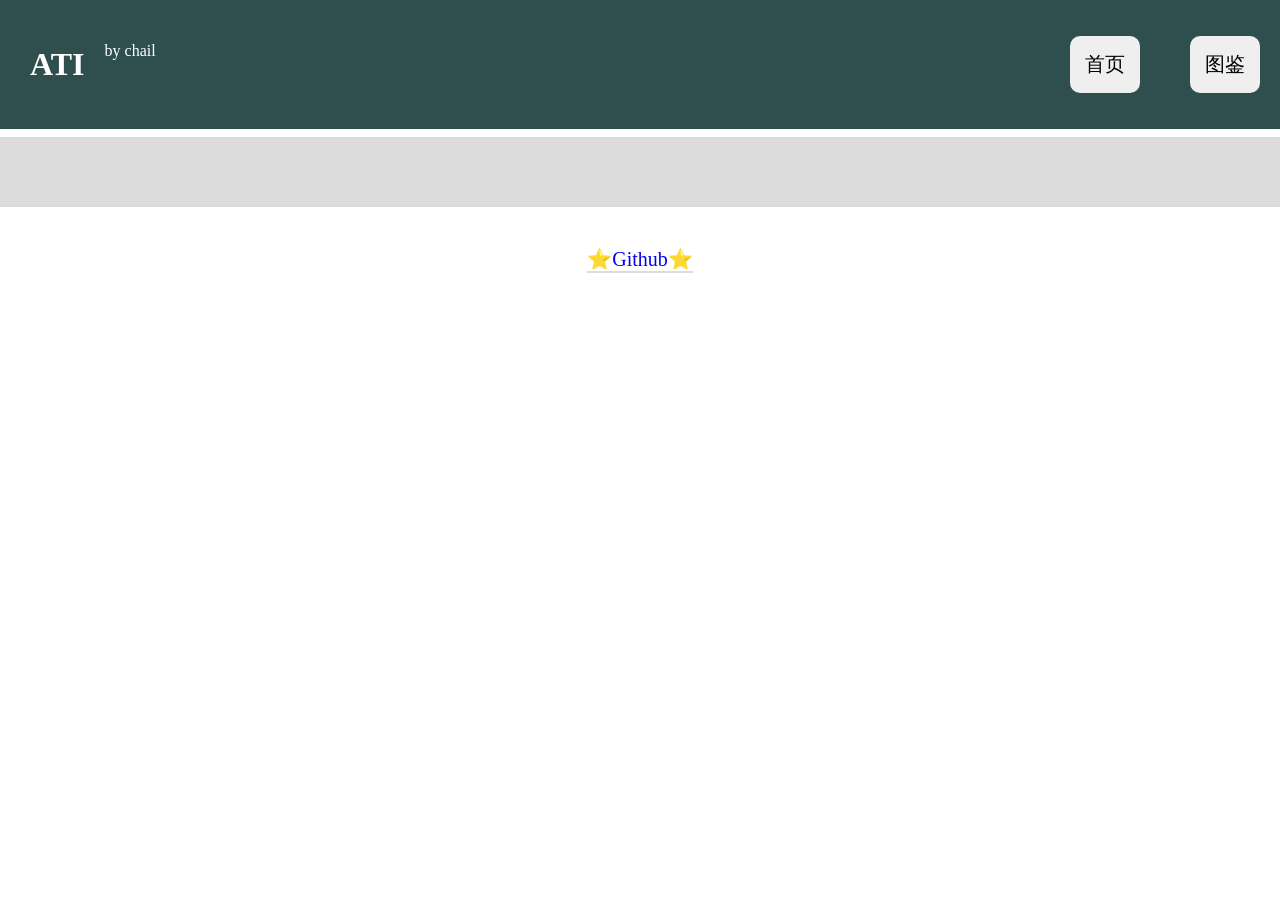
==== catalog.html @ 51882735 "增加结果页图片，新增图鉴页面" ====
<!DOCTYPE html>
<html lang="zh-CN">
<head>
    <meta charset="UTF-8">
    <meta name="viewport" content="width=device-width,initial-scale=1,user-scalable=no">
    <title>ATI-图鉴</title>
    <link rel="stylesheet" id="glo_theme" href="style.css">
</head>
<header>
    <div class="info">
        <h1>ATI</h1>
        <p>by chail</p>
    </div>
    <ul>
        <li><button id="home">首页</button></li>
        <li><button id="catalog">图鉴</button></li>
    </ul>
</header>
<button id="theme" class="theme">切换</button>
<body>
    <div id class="container">
        <div id="result-container" class="result-container">

        </div>
    </div>
    <footer>
        <a href="https://github.com/chail233/Arcana-Type-Indicator">⭐Github⭐</a>
    </footer>
</body>
</html>
---- style.css ----
html,body{
    margin: 0;
}
header{
    z-index: 100;
    opacity: 1;
    margin: 0;
    display: flex;
    position: fixed;
    top: 0;
    right: 0;
    left: 0;
    background-color: darkslategray;
    color: white;
    padding: 10px;
    width: 100%;
    justify-content: space-between;
    align-items: center;
    border-bottom: white solid 1px;
}
@media (max-width: 768px) {
    header{
        padding: 0;
        height: 8%;
    }
}
header button{
    font: normal 20px Verdana;
    width: auto;
    margin: 10px;
    padding: 15px;
    border-radius: 10px;
    border: none;
    box-shadow: 0 0;
    transition: 0.5s;
}
@media (max-width: 768px) {
    header button{
        padding: 10px;
        height: 60%;
        font-size: 15px;
    }
}
header ul{
    display: flex;
    list-style-type: none;
    margin-right: 20px;
}
header ul li{
    font: bold 20px/1.5 "Times New Roman";
    margin-left: 30px;
}
header h1{
    margin: 20px 20px;
}
@media (max-width: 768px) {
    header ul li{
        font: bold 15px/1.5 "Times New Roman";
        margin-left: 20px;
    }
    header h1{
        font-size: 20px;
        margin: 10px 10px;
    }
    header p{
        font-size: 10px;
    }
}
.info{
    display: flex;
}
.container{
    margin:30px 0;
    padding: 10px;
    background-color: gainsboro;
}
@media (max-width: 768px) {
    .container{
        margin: 60px 0 0 0;
    }
}
.title-container{
    margin-top: 100px;
    text-align: center;
}
.title-container h1{
    font-size: 40px;
}
.title-container p{
    font-size: 20px;
}
button{
    font: bold 20px Verdana;
    width: 50%;
    margin: 10px;
    padding: 30px;
    border-radius: 15px;
    border: none;
    box-shadow: 0 5px 1px rgba(0,0,0,0.2);
    transition: 0.5s;
}
button:hover{
    background-color: darkslategray;
    color: white;
}
.questions-container{
    margin: 0 10%;
    background-color: white;
    border-radius: 10px;
}
@media (max-width: 768px) {
    .questions-container{
        margin: 0 2%;
    }
}
.question{
    padding: 10px;
    border-radius: 15px;
    font: bold 18px/1.5 "Helvetica Neue", Helvetica, Arial, sans-serif;
}

.fadein{
    animation: fadeIn 2s forwards;
}
@keyframes fadeIn {
    0%{
        opacity: 0;
        transform: translateY(-10px);
    }
    100%{
        opacity: 1;
        transform: translateY(0);
    }
}
.result-container{

}
.desc{
    font: normal 15px Verdana;
    display: flex;
    padding: 5px;
    justify-content: space-around;
    align-items: center;
}
.options{
    display: flex;
    border-bottom: 1px gray solid;
    padding: 5px;
    justify-content: space-around;
    align-items: center;
}
.option{
    margin: 20px 5px;
    padding: 0;
    border-radius: 50%;
    box-shadow: none;
    border: 2px solid gray;
}
@media (max-width: 768px) {
    .option{
        margin: 35px 0;
    }
}
.option:hover{
    scale: 1.3;
}
.selected{
    background-color: darkslategray;
    scale: 1.2;
    transition: 0.5s;
}
.result-container{
    margin-top: 50px;
}
.result_desc{

}
.result_1{
    padding: 30px;
    background-color: darkslategray;
    border-radius: 10px;
    color: gainsboro;
}
.result_1 h2{
    text-align: center;
    font-size: 30px;
}
.result_1 span{
    display: block;
    font-style: italic;
    font-size: 50px;
    text-align: center;
    text-decoration: underline;
}
.results{
    border-radius: 10px;
    padding: 30px;
    background-color: white;
    border: 1px dotted gainsboro;
}
.results h2{
    font-size: 30px;
}
.results span{
    display: block;
    font-size: 30px;
    text-align: center;
}
.again{
    display: block;
    margin: 10px auto;
}
footer{
    display: flex;
    margin: 20px;
    text-align: center;
    justify-content: space-around;
    color: gray;
}
a{
    margin: 10px;
    text-decoration: none;
    font-size: 20px;
    border-bottom: 2px solid gainsboro;
}
.submit{
    display: block;
    margin: 20px auto;
}
.hidden{
    display: none;
}
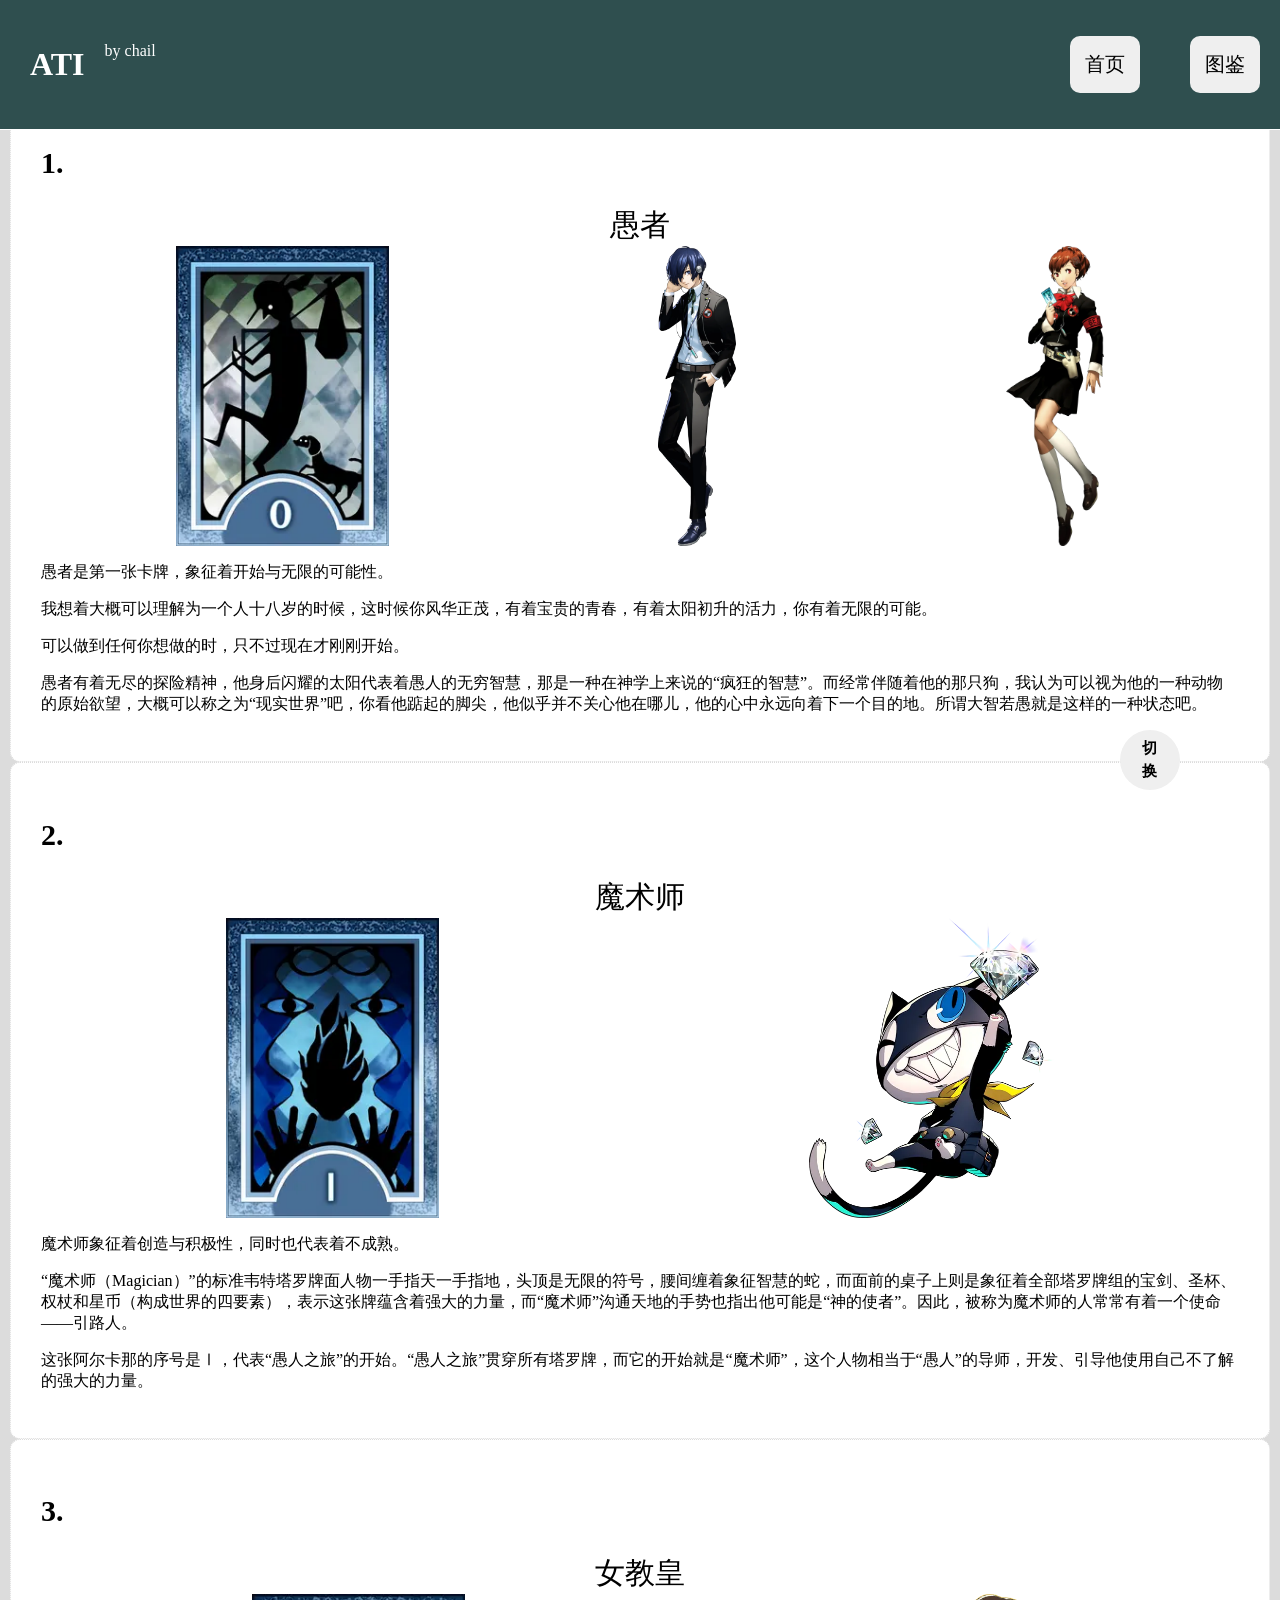
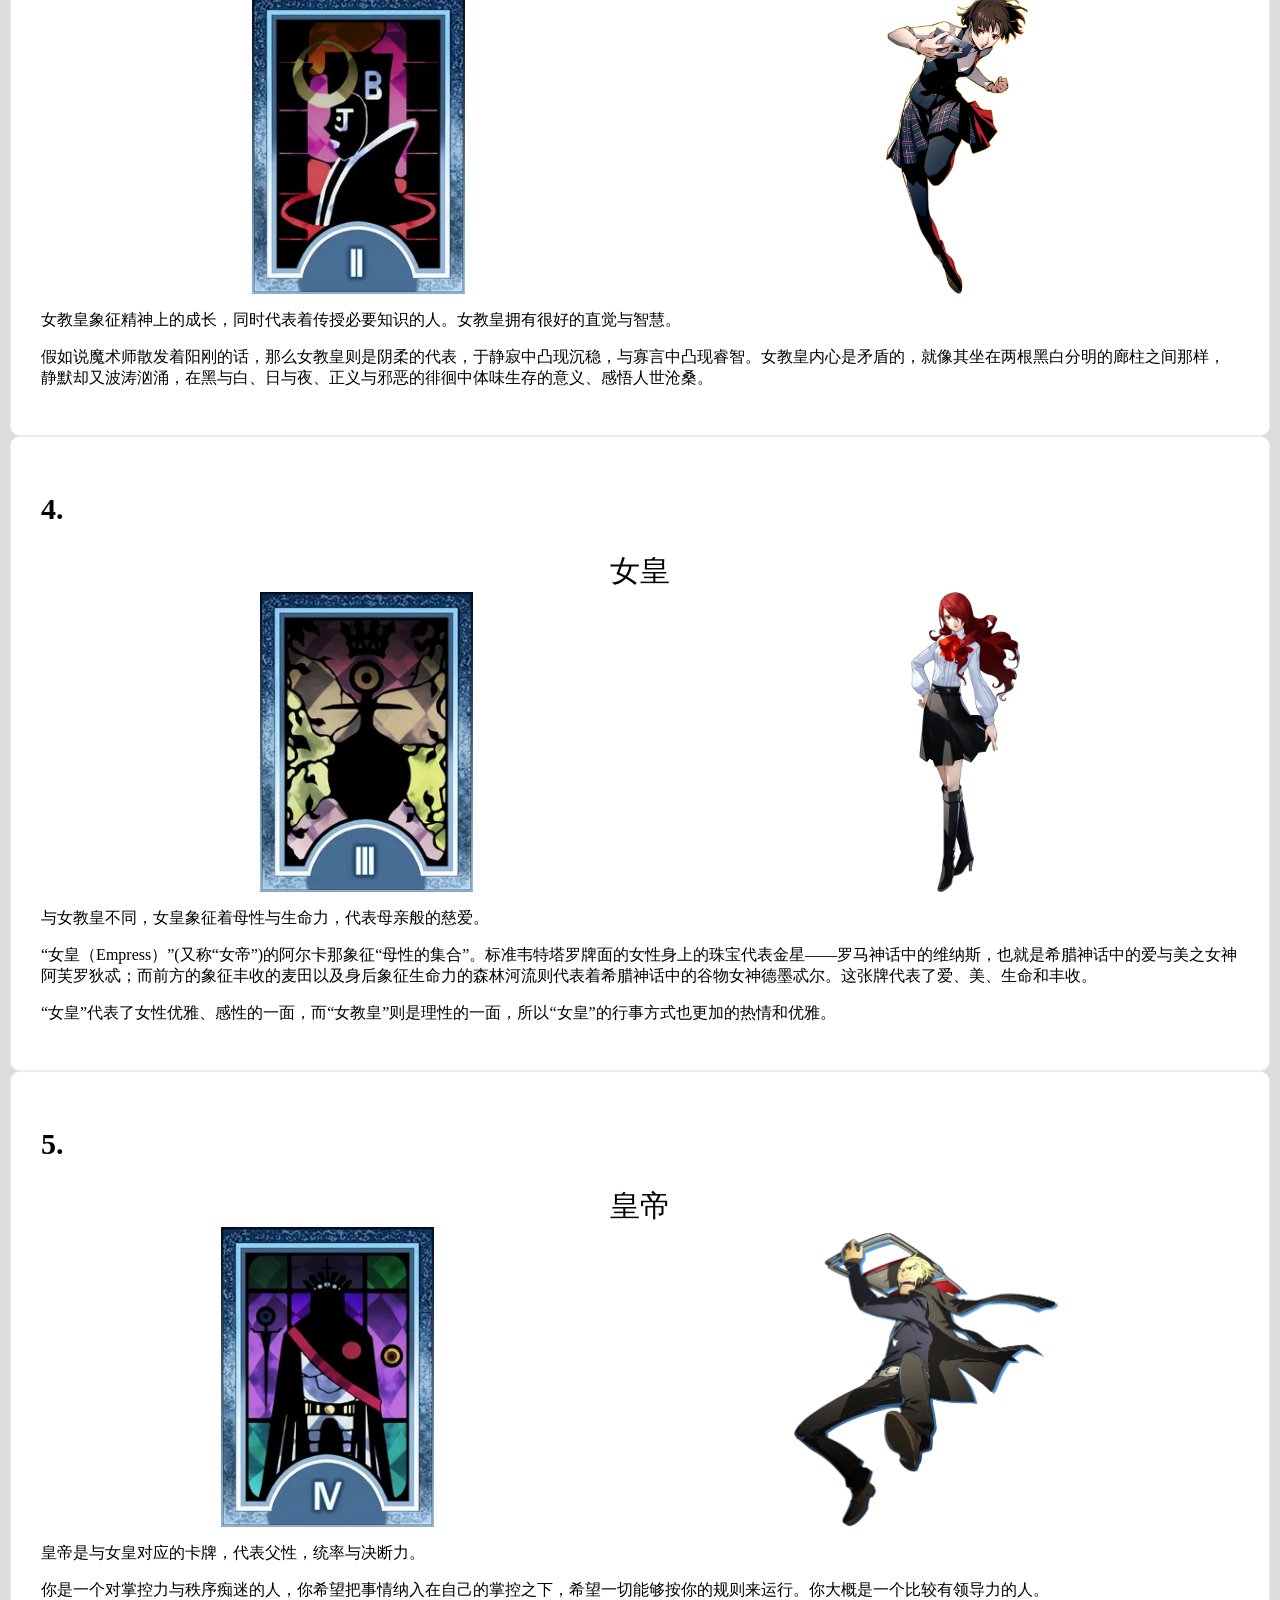
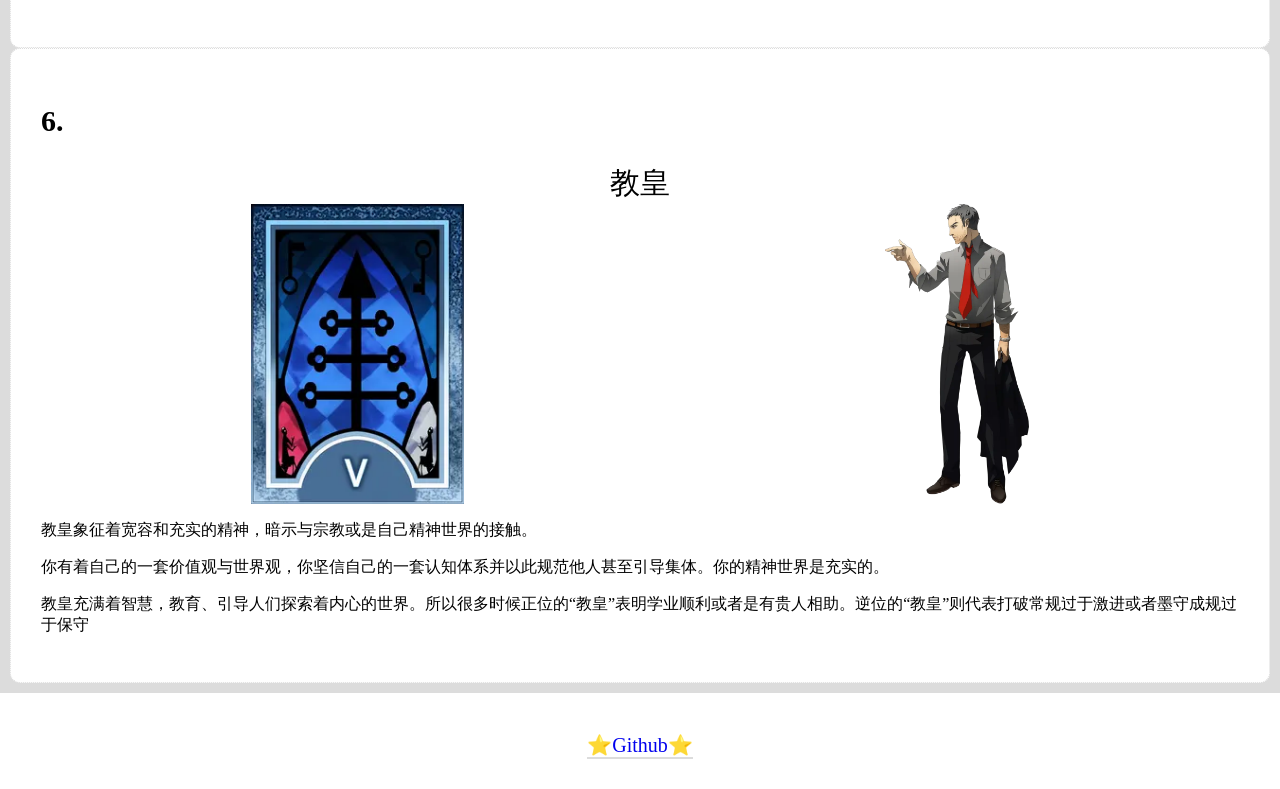
==== commit f6d26771: "优化样式，完成一部分结果描述" ====
--- a/catalog.html
+++ b/catalog.html
@@ -26,5 +26,6 @@
     <footer>
         <a href="https://github.com/chail233/Arcana-Type-Indicator">⭐Github⭐</a>
     </footer>
+    <script src="catalog_script.js"></script>
 </body>
 </html>
--- a/style.css
+++ b/style.css
@@ -21,7 +21,7 @@
 @media (max-width: 768px) {
     header{
         padding: 0;
-        height: 8%;
+        height: 10%;
     }
 }
 header button{
@@ -66,6 +66,20 @@
         font-size: 10px;
     }
 }
+.theme{
+    display: flex;
+    justify-content: center;
+    align-items: center;
+    position: fixed;
+    z-index: 99;
+    top: 80%;
+    right: 7%;
+    width: 10px;
+    height: 10px;
+    font: bold 15px/1.5 "Times New Roman";
+    box-shadow: 0 0 0;
+    border-radius: 50%;
+}
 .info{
     display: flex;
 }
@@ -88,6 +102,19 @@
 }
 .title-container p{
     font-size: 20px;
+}
+.brief{
+    display: block;
+    text-align: left;
+    margin: 5px 15%;
+}
+@media (max-width: 768px) {
+    .brief{
+        margin: 5px 5%;
+    }
+}
+.brief p{
+    font-size: 18px;
 }
 button{
     font: bold 20px Verdana;
@@ -172,8 +199,14 @@
 .result-container{
     margin-top: 50px;
 }
-.result_desc{
-
+.res_img{
+    display: flex;
+    justify-content: space-around;
+    align-items: center;
+}
+.character{
+    height: 300px;
+    width: auto;
 }
 .result_1{
     padding: 30px;
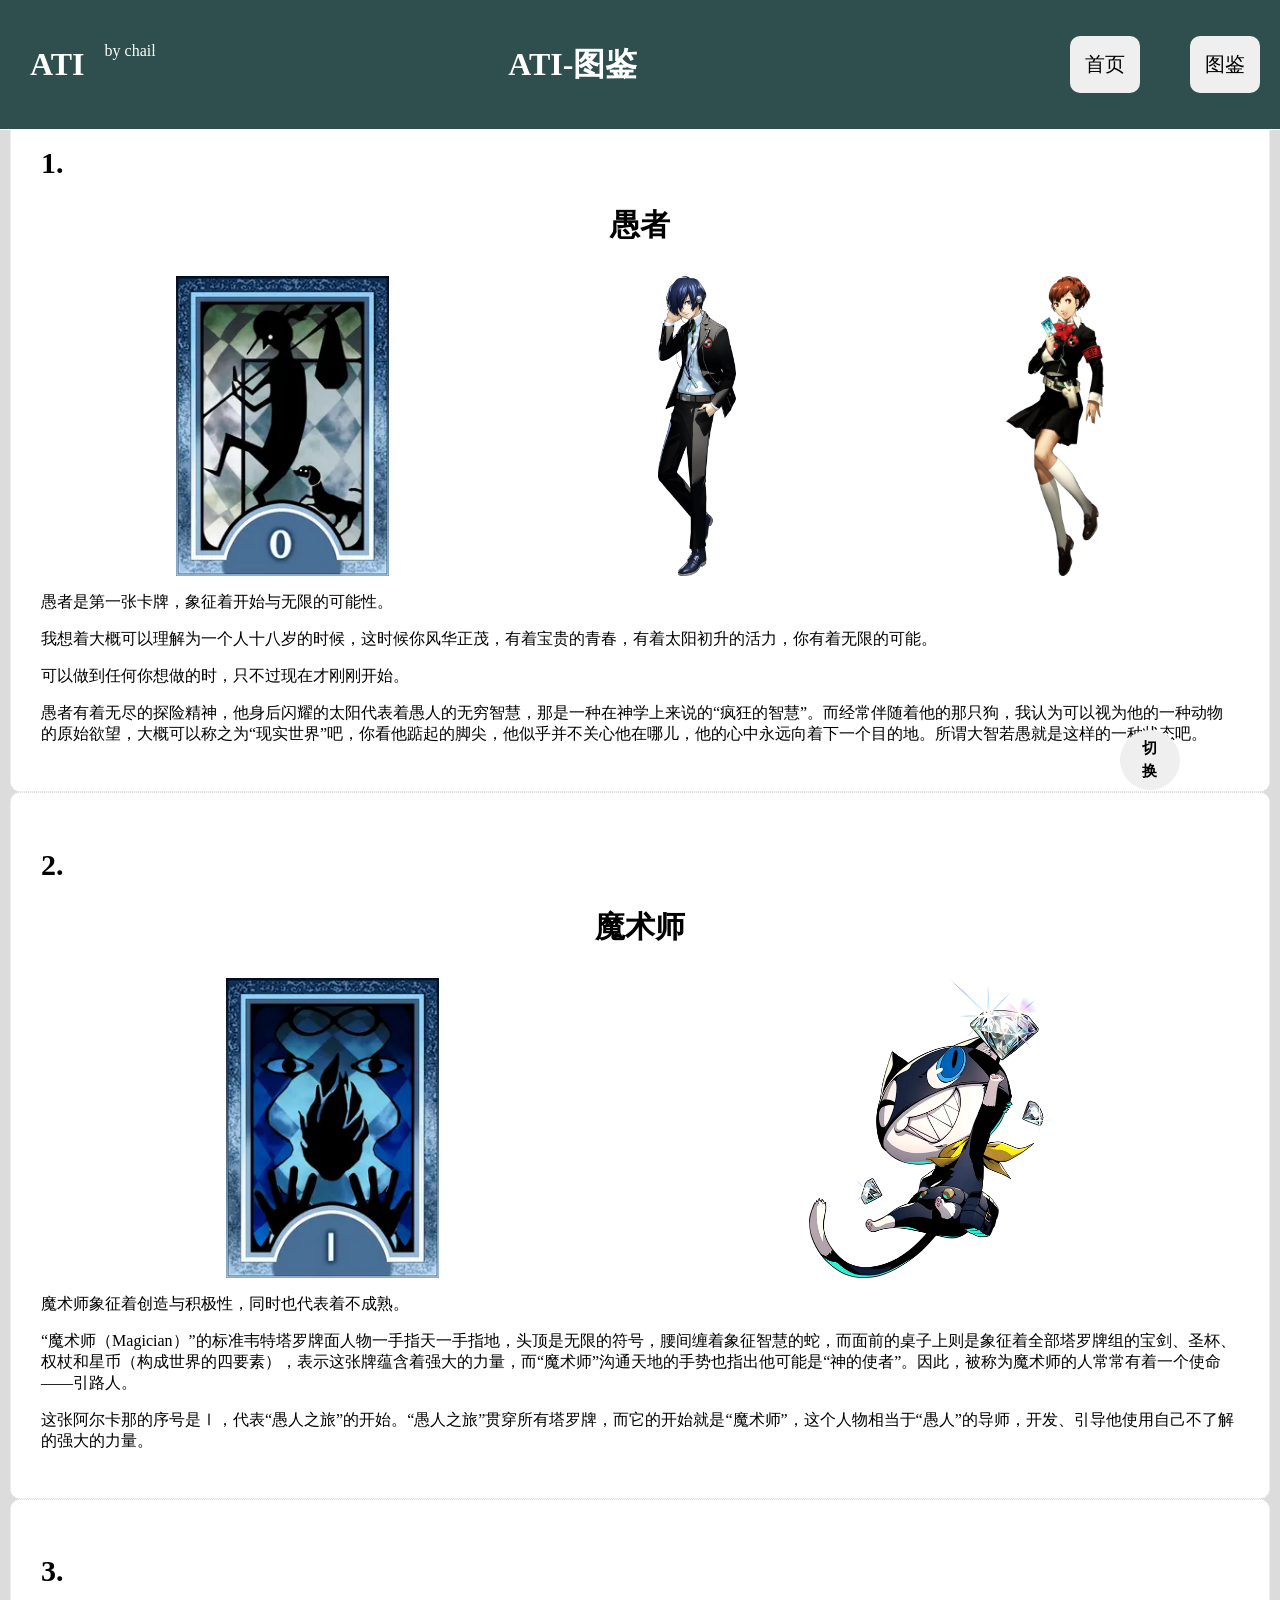
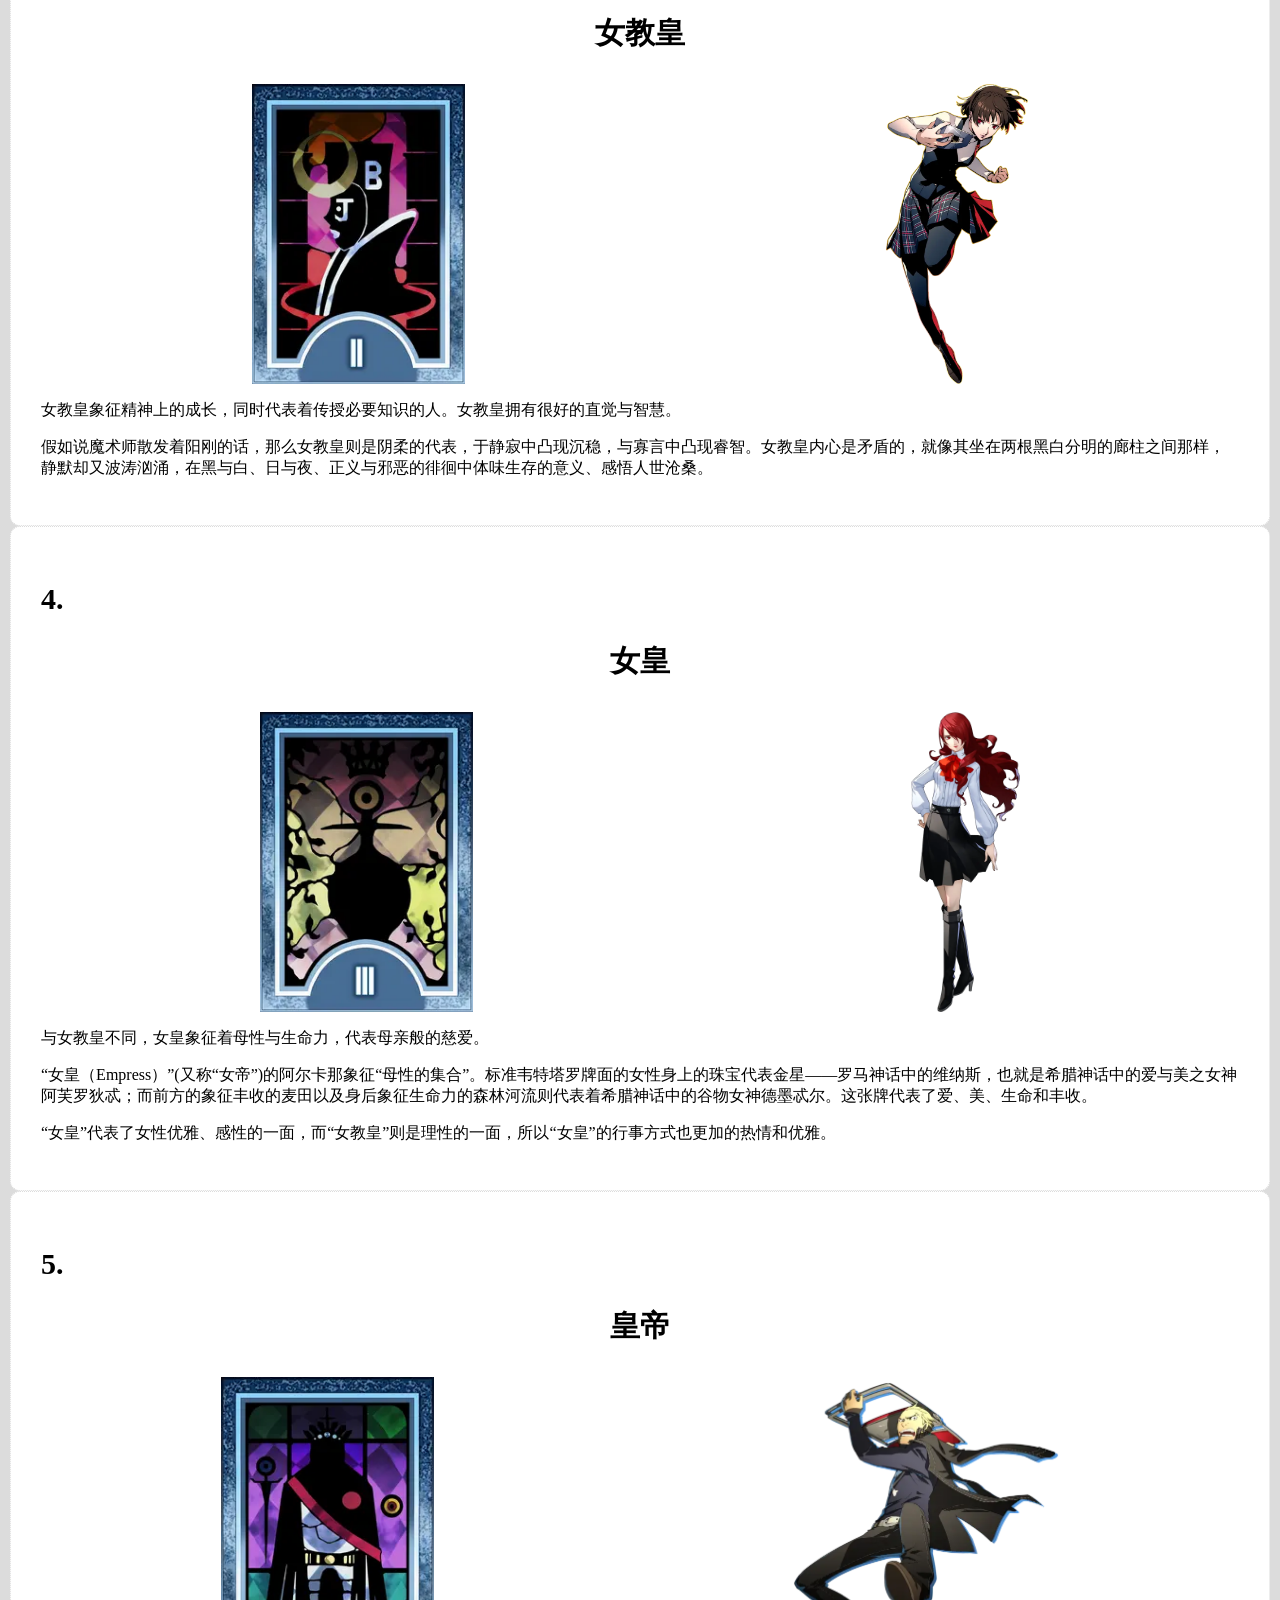
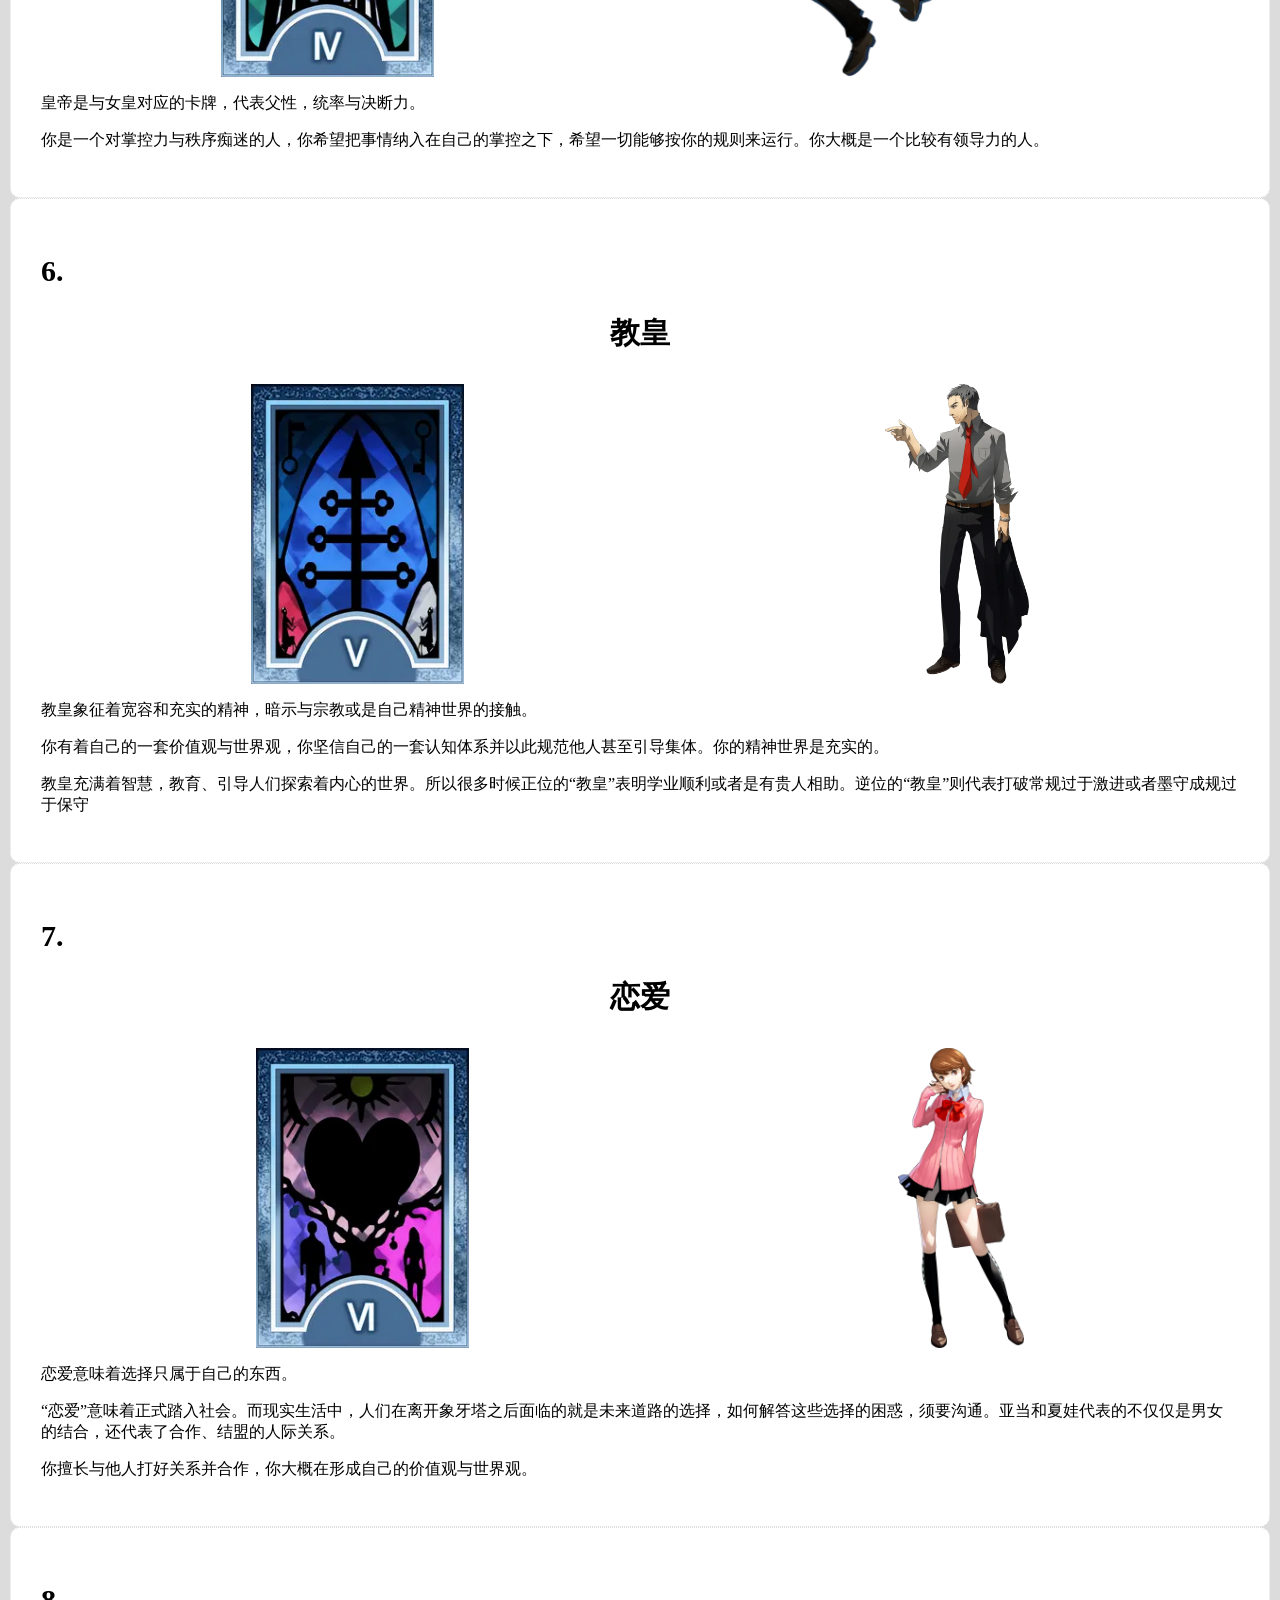
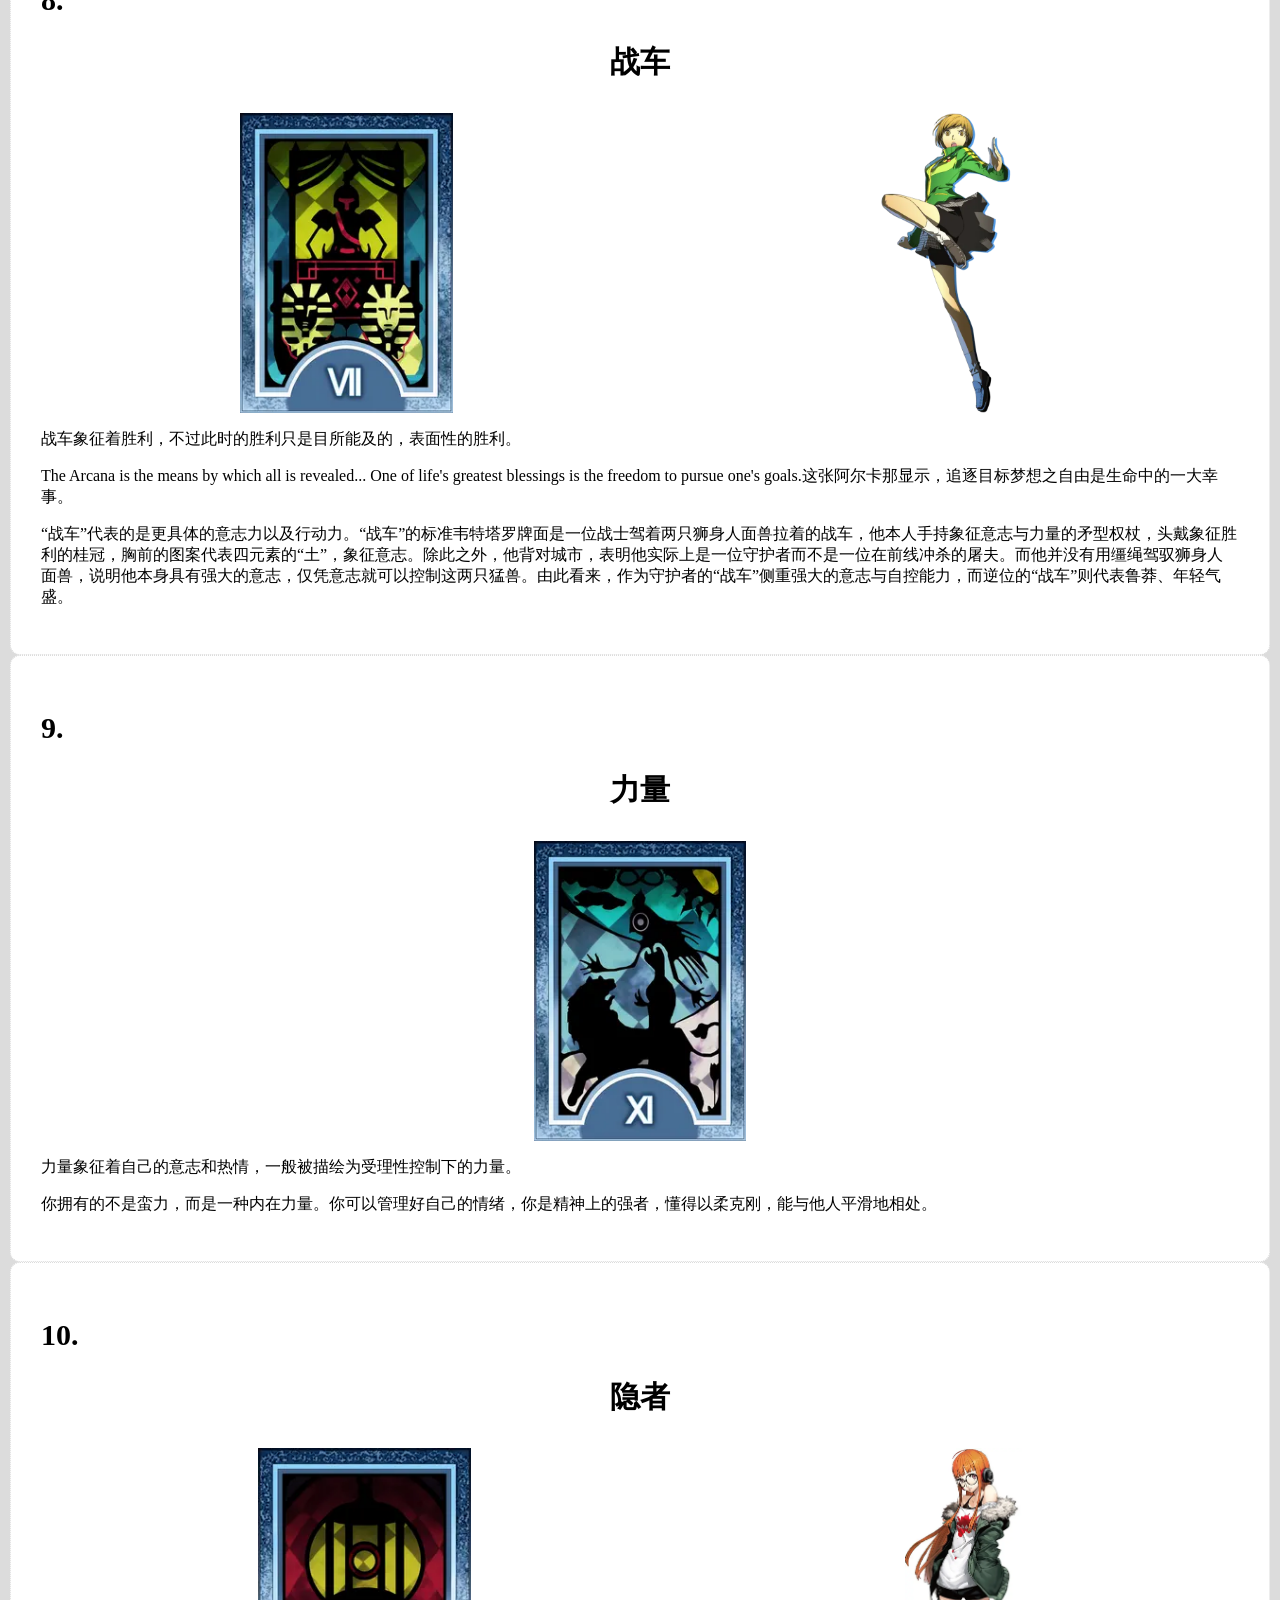
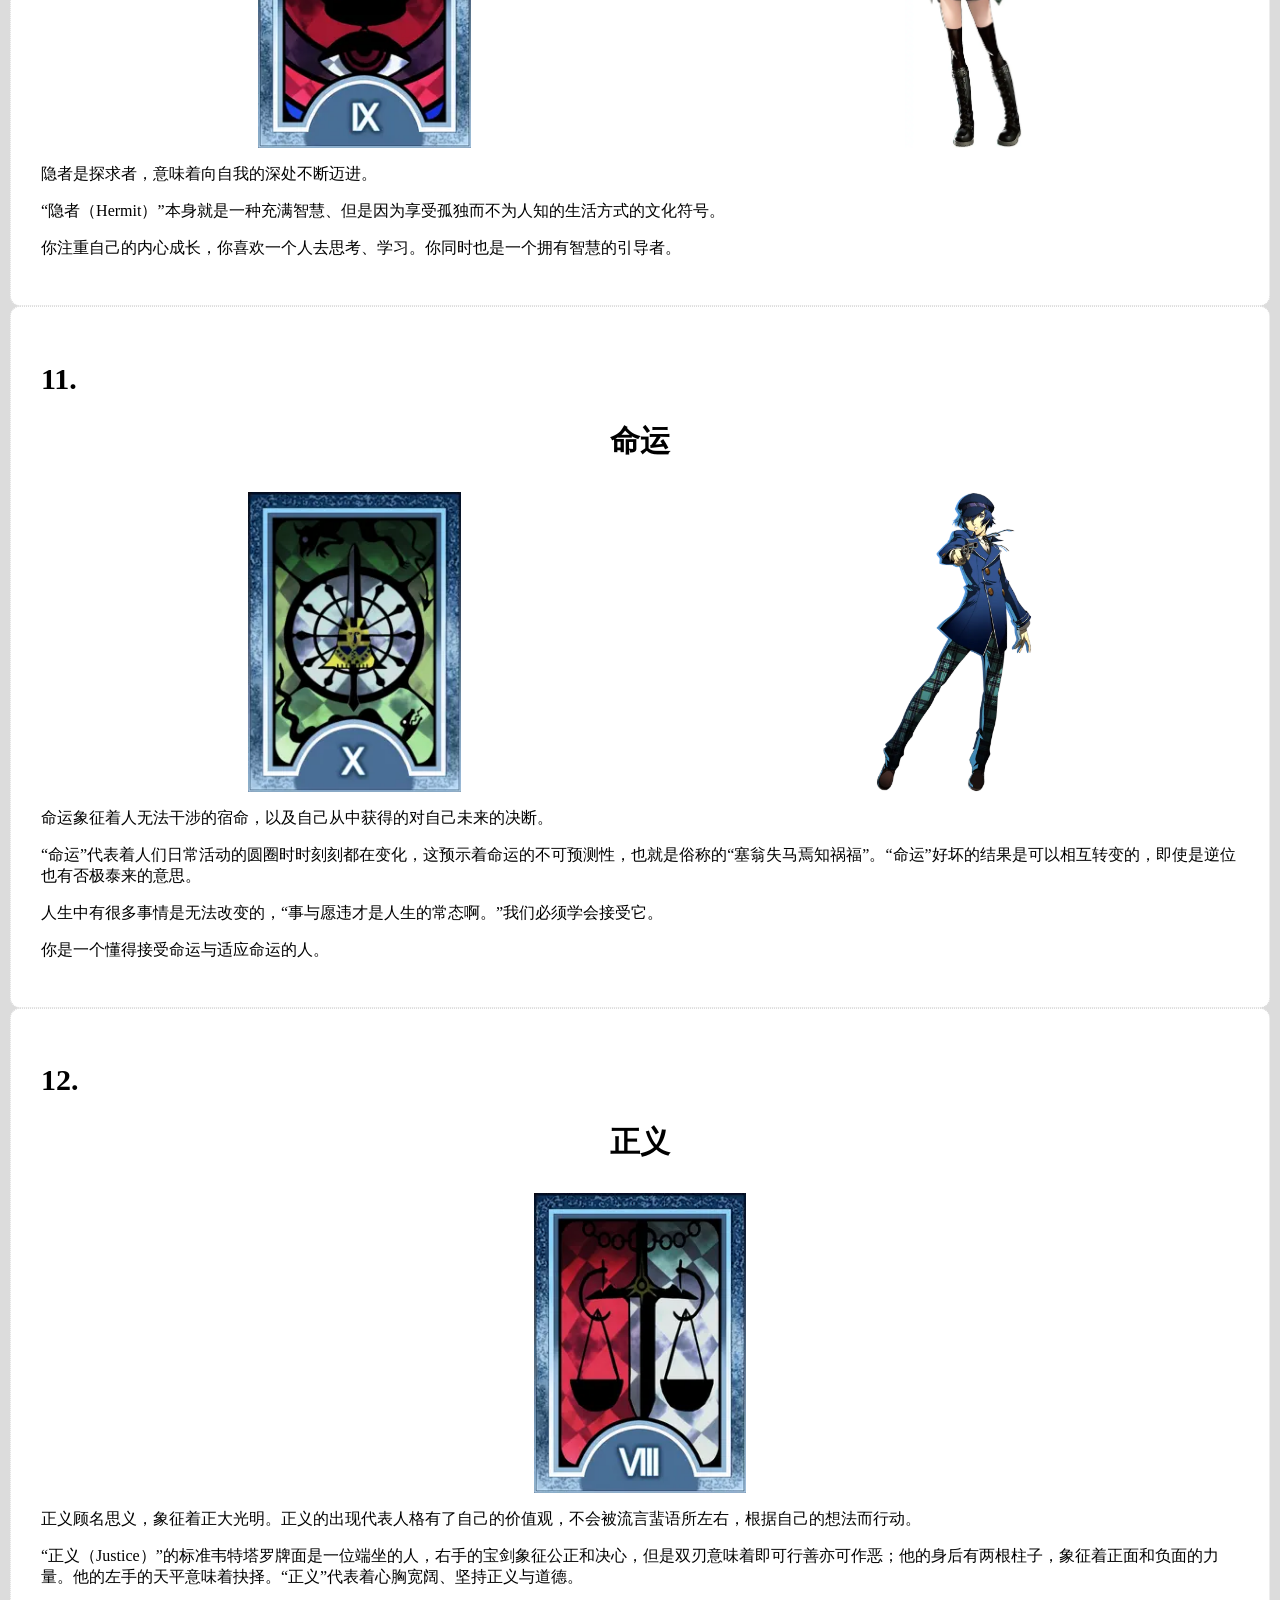
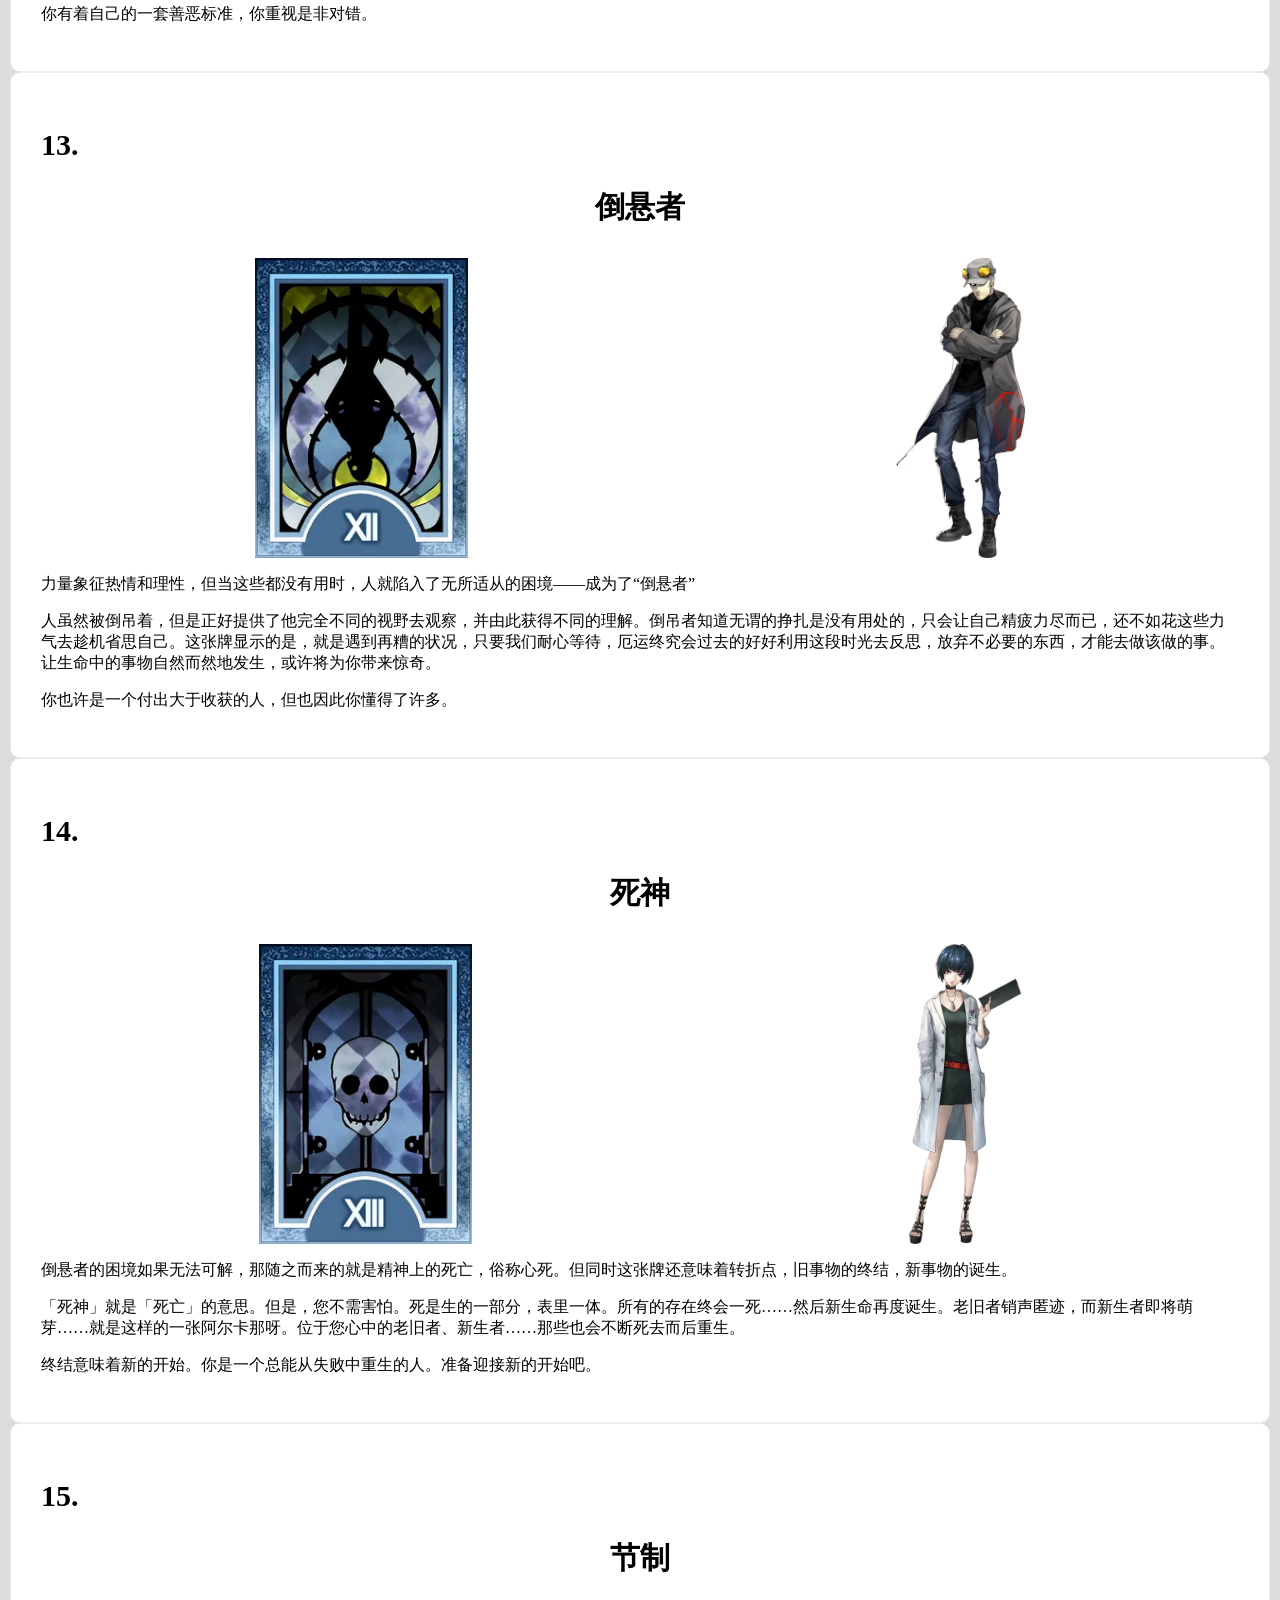
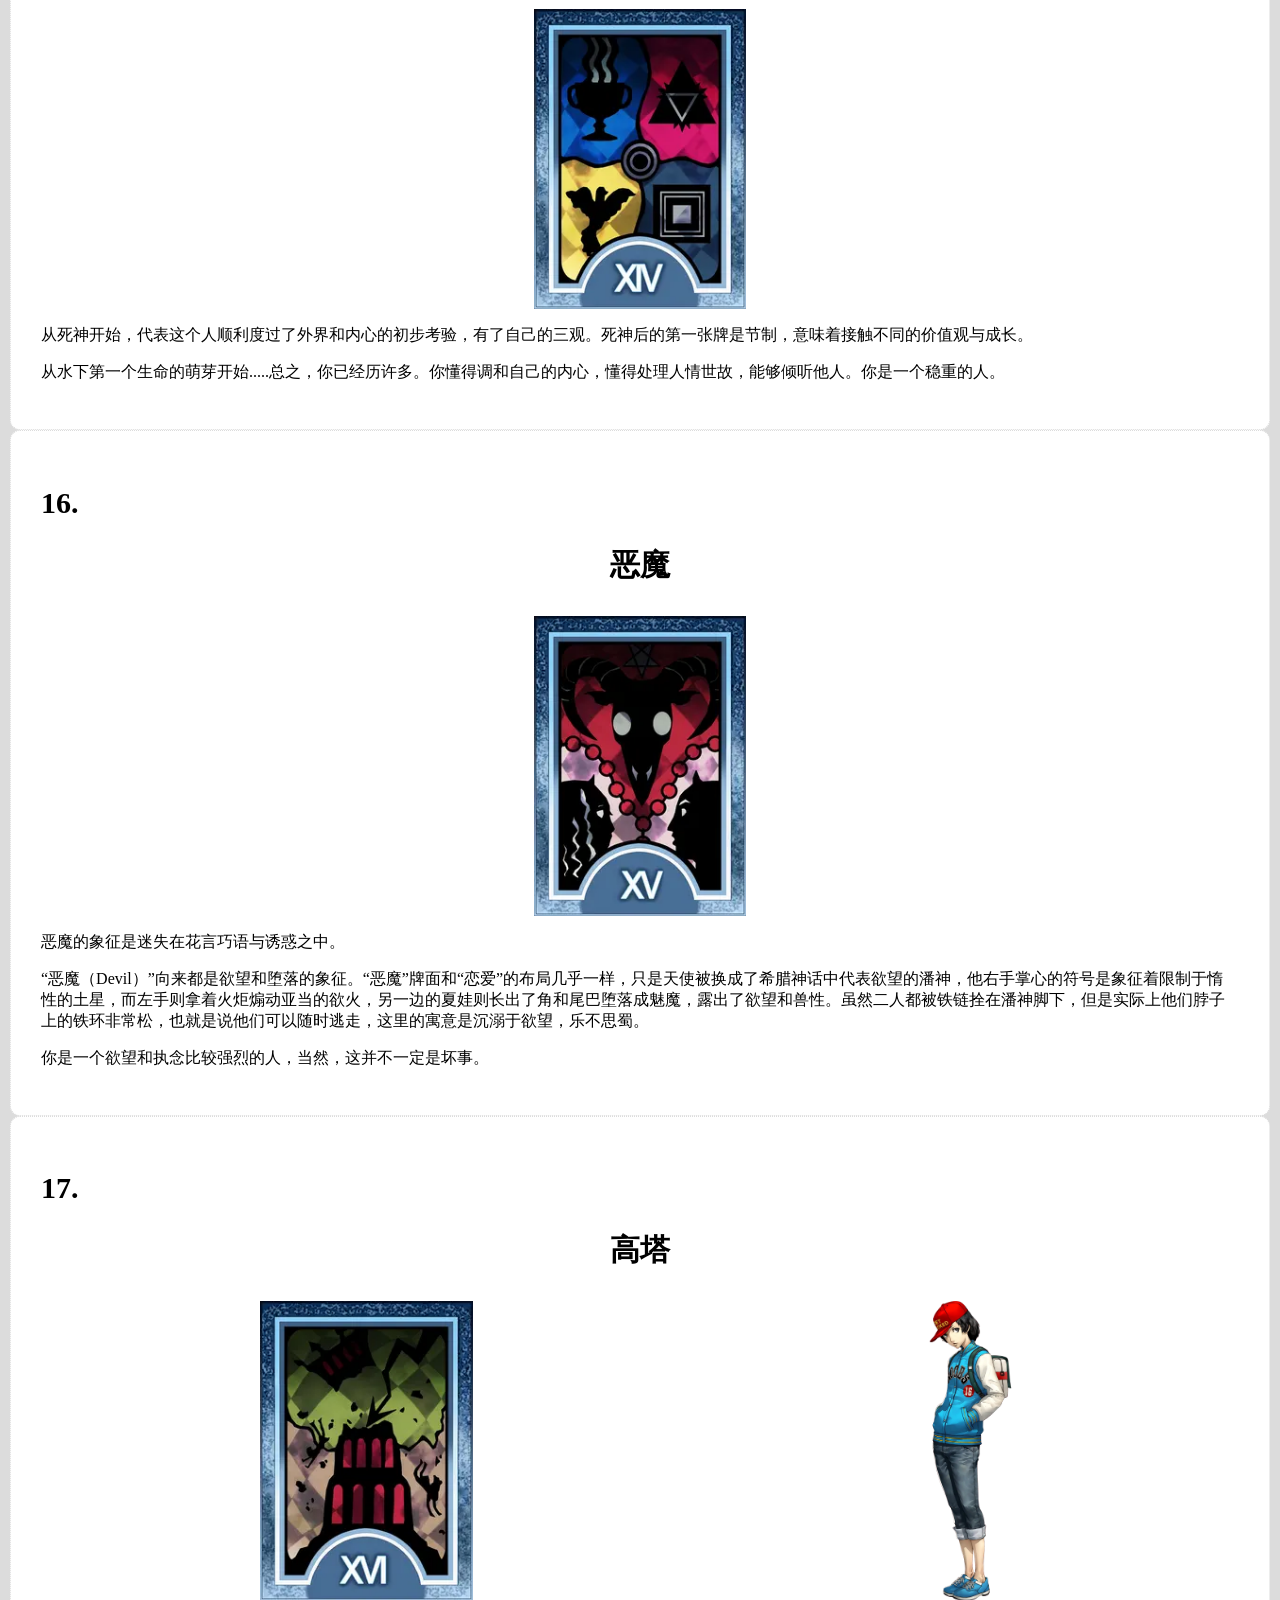
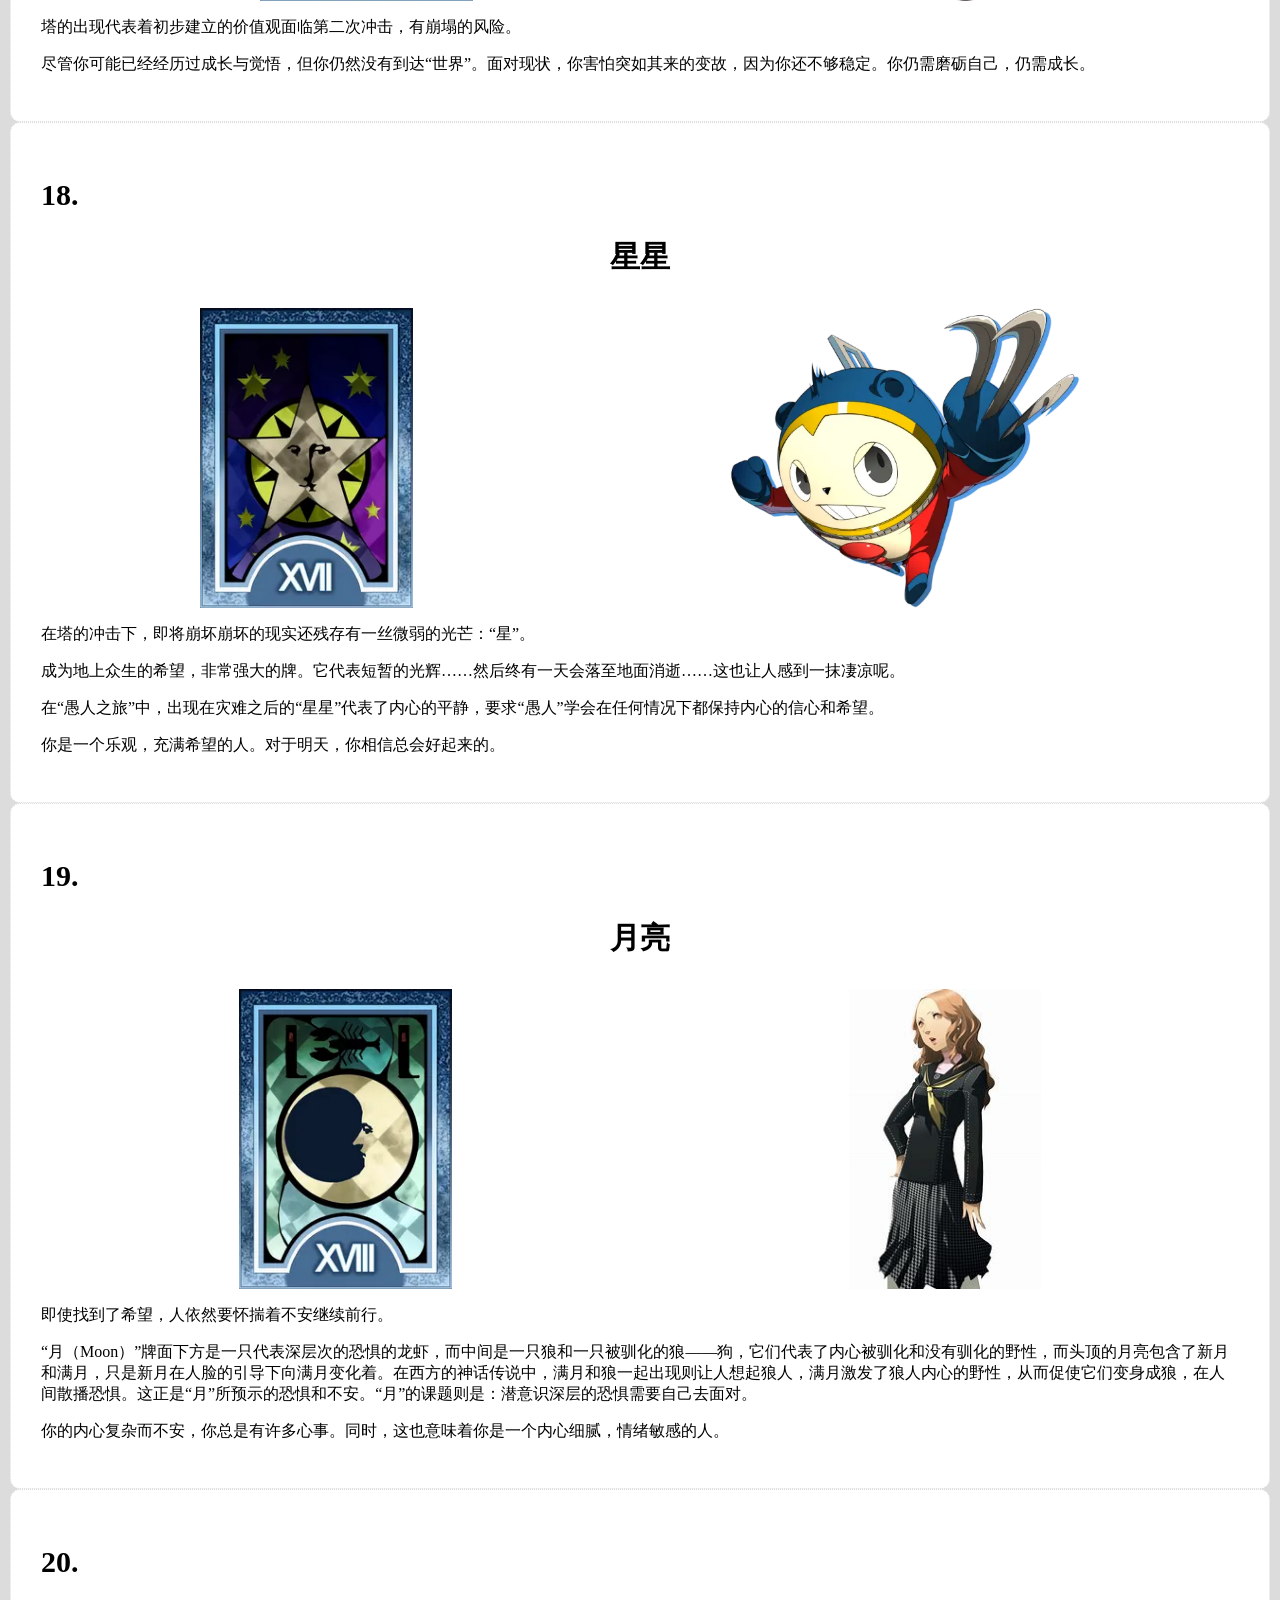
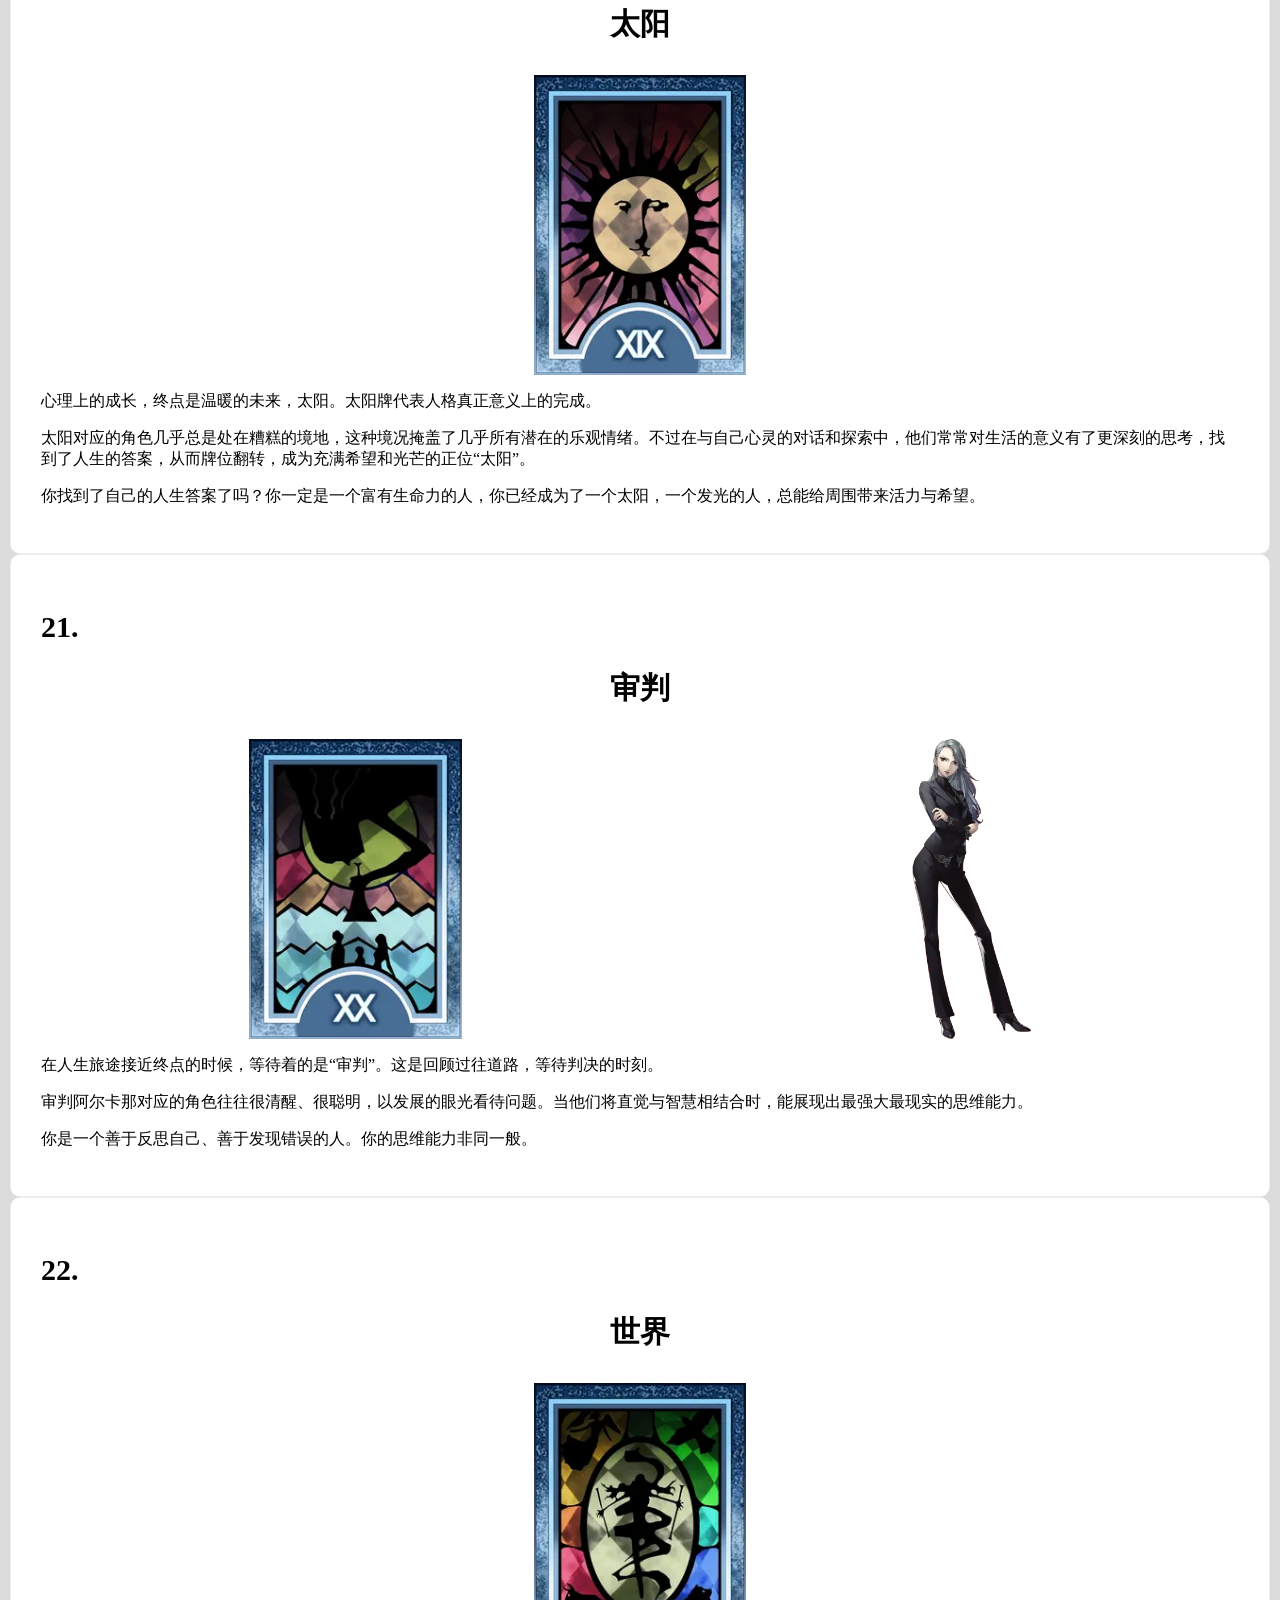
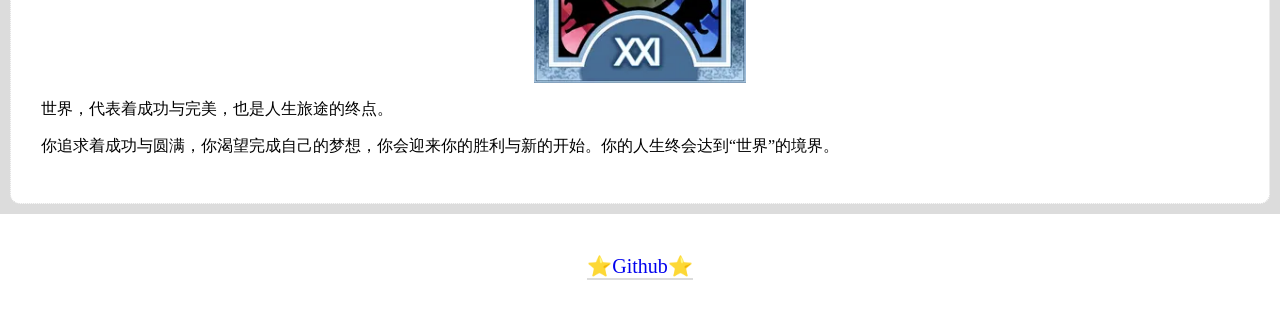
==== commit f59c1b4a: "优化标题显示，添加悬浮动画" ====
--- a/catalog.html
+++ b/catalog.html
@@ -11,6 +11,7 @@
         <h1>ATI</h1>
         <p>by chail</p>
     </div>
+    <h1>ATI-图鉴</h1>
     <ul>
         <li><button id="home">首页</button></li>
         <li><button id="catalog">图鉴</button></li>
--- a/style.css
+++ b/style.css
@@ -204,9 +204,29 @@
     justify-content: space-around;
     align-items: center;
 }
+@keyframes float {
+    0% {
+        transform: translateY(0);
+    }
+
+    50% {
+        transform: translateY(-10px);
+    }
+
+    100% {
+        transform: translateY(0);
+    }
+}
 .character{
     height: 300px;
     width: auto;
+    animation: float 3s ease-in-out infinite;
+}
+@media (max-width: 768px) {
+    .character{
+        width: 30%;
+        height: auto;
+    }
 }
 .result_1{
     padding: 30px;
@@ -237,7 +257,9 @@
 .results span{
     display: block;
     font-size: 30px;
-    text-align: center;
+    font-weight: bold;
+    text-align: center;
+    margin-bottom: 30px;
 }
 .again{
     display: block;
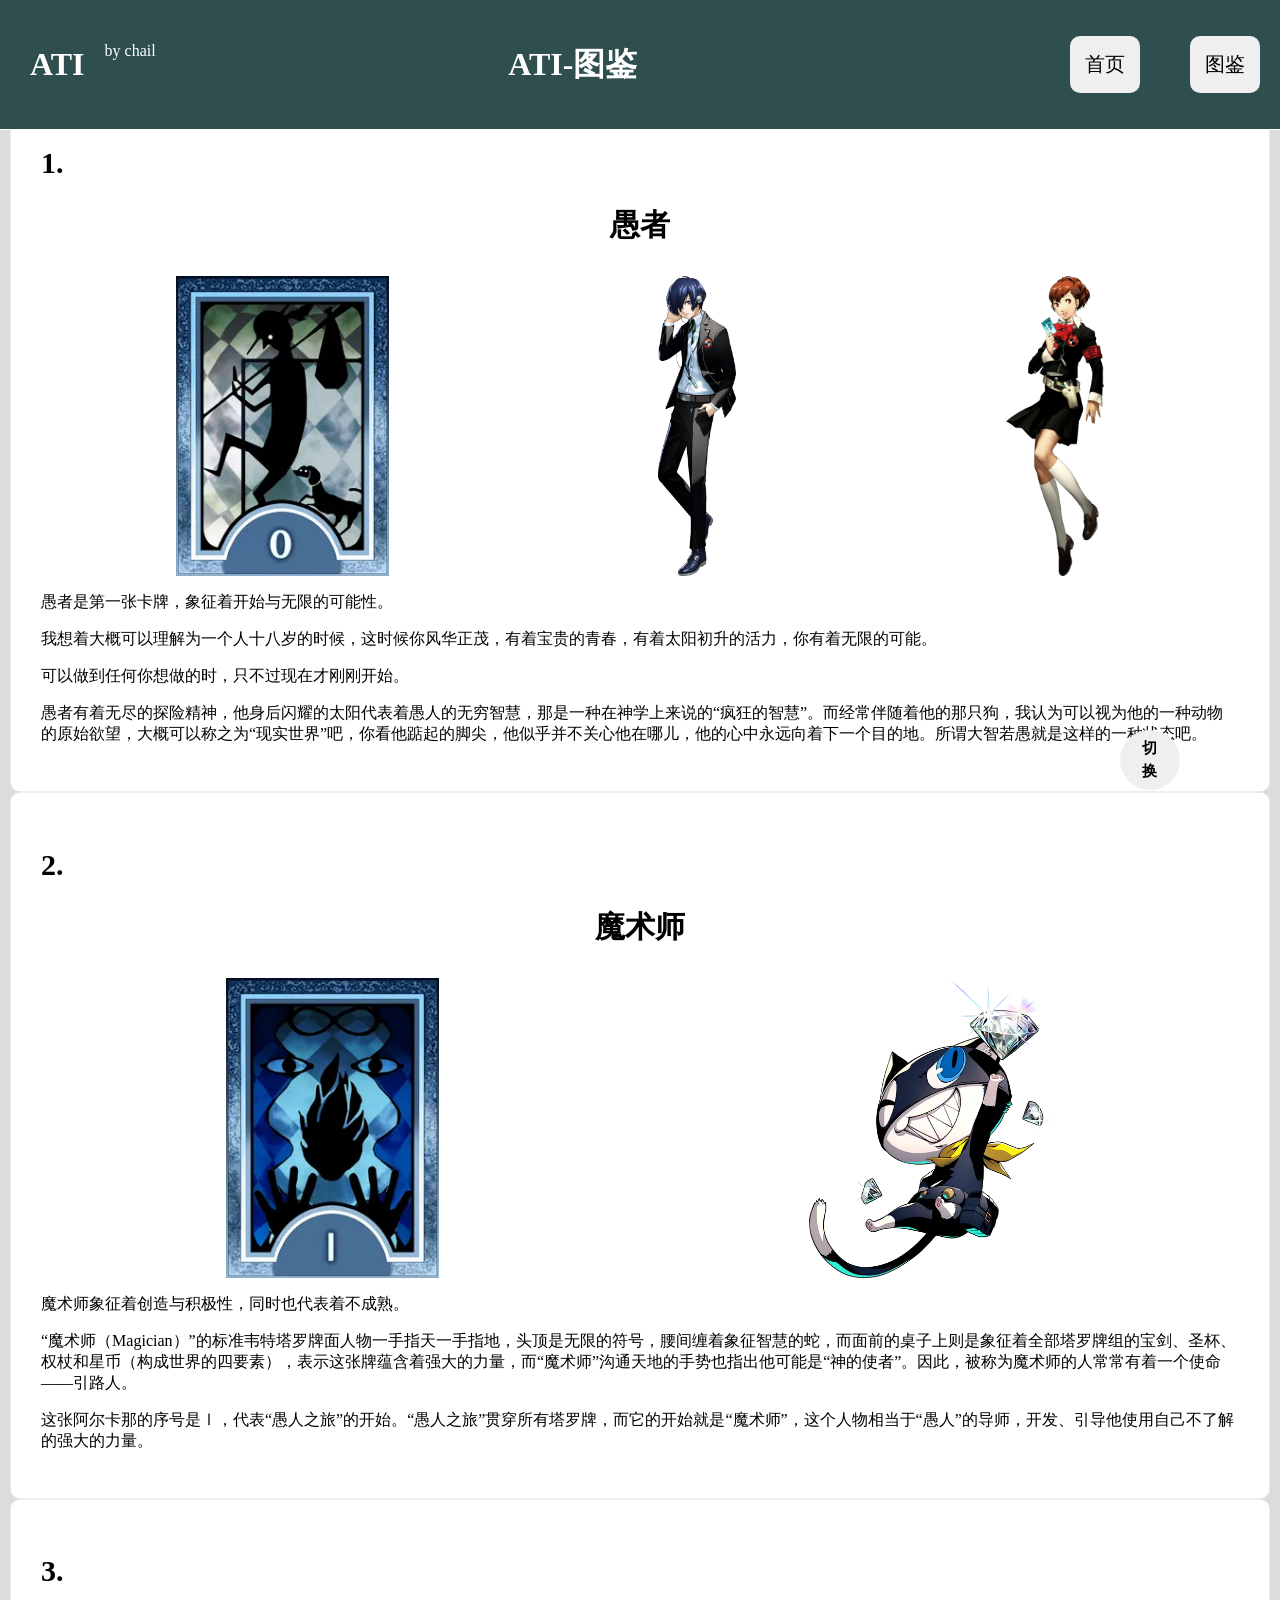
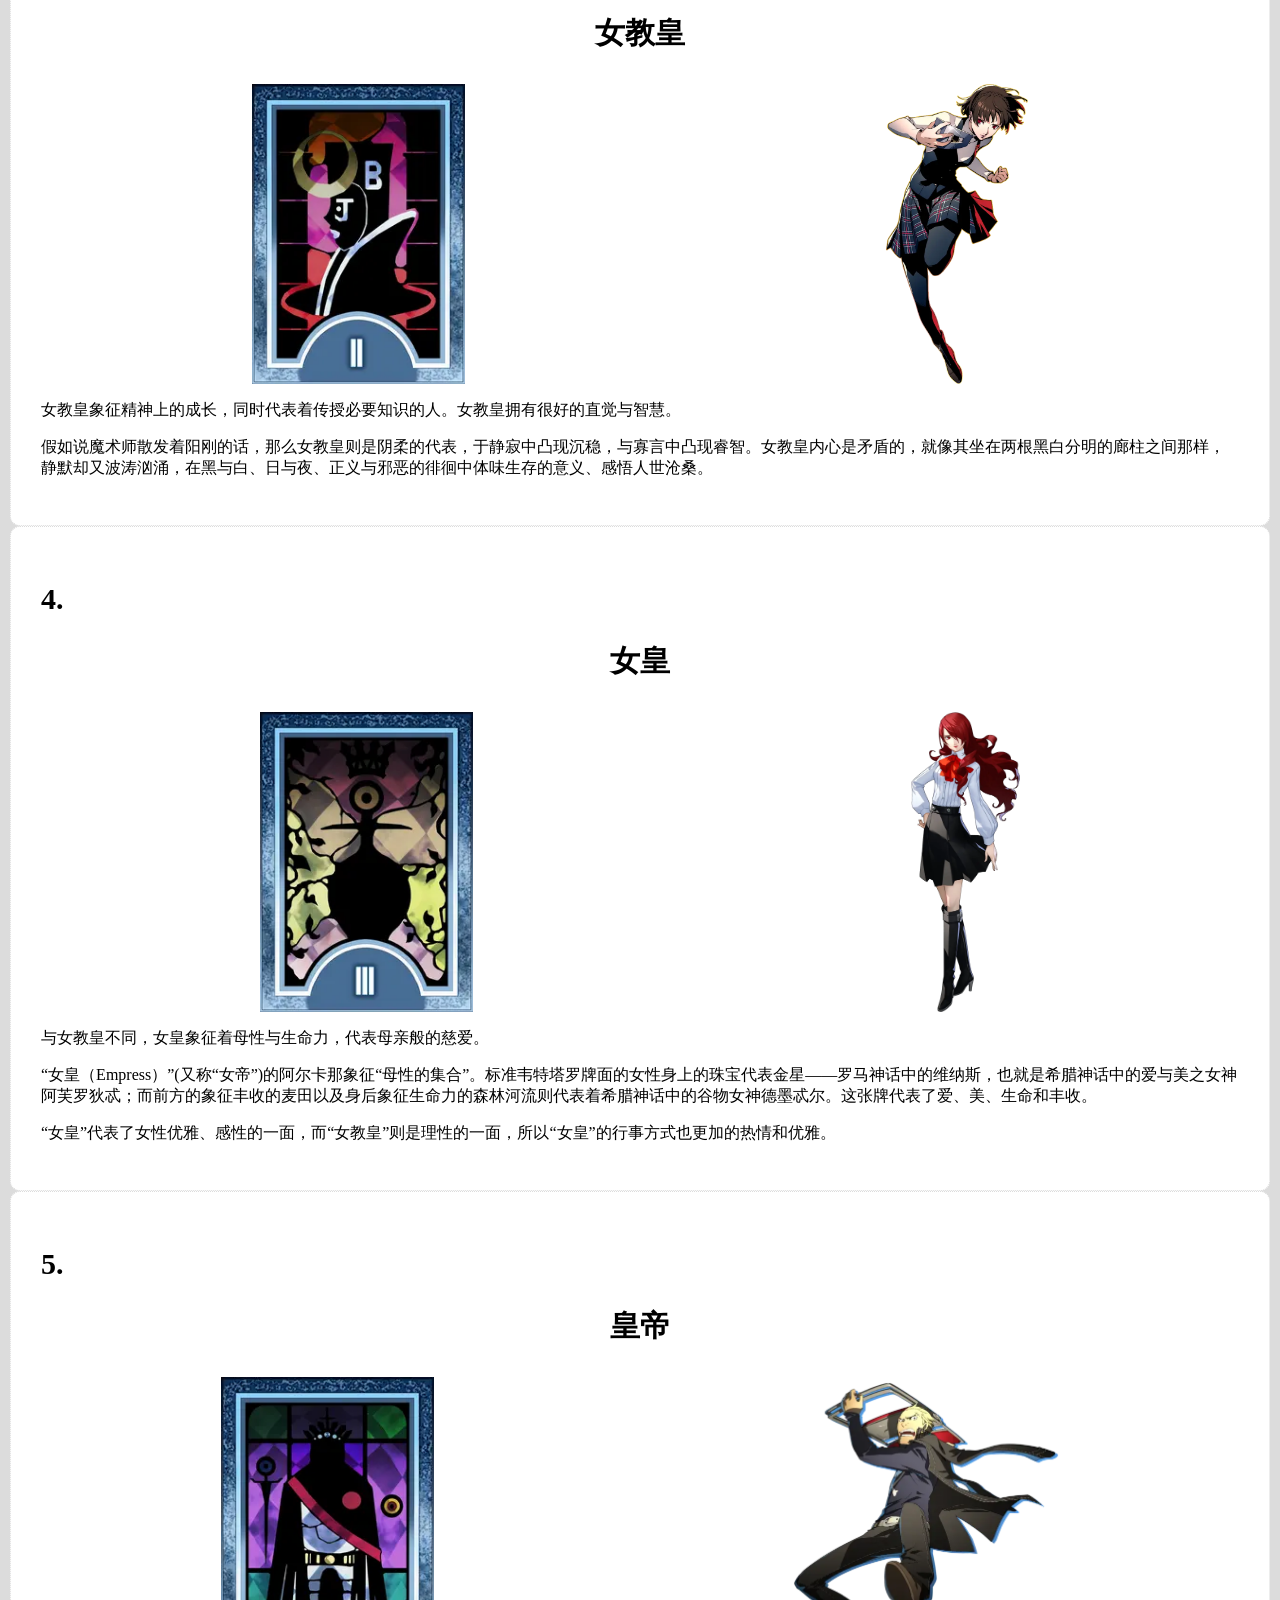
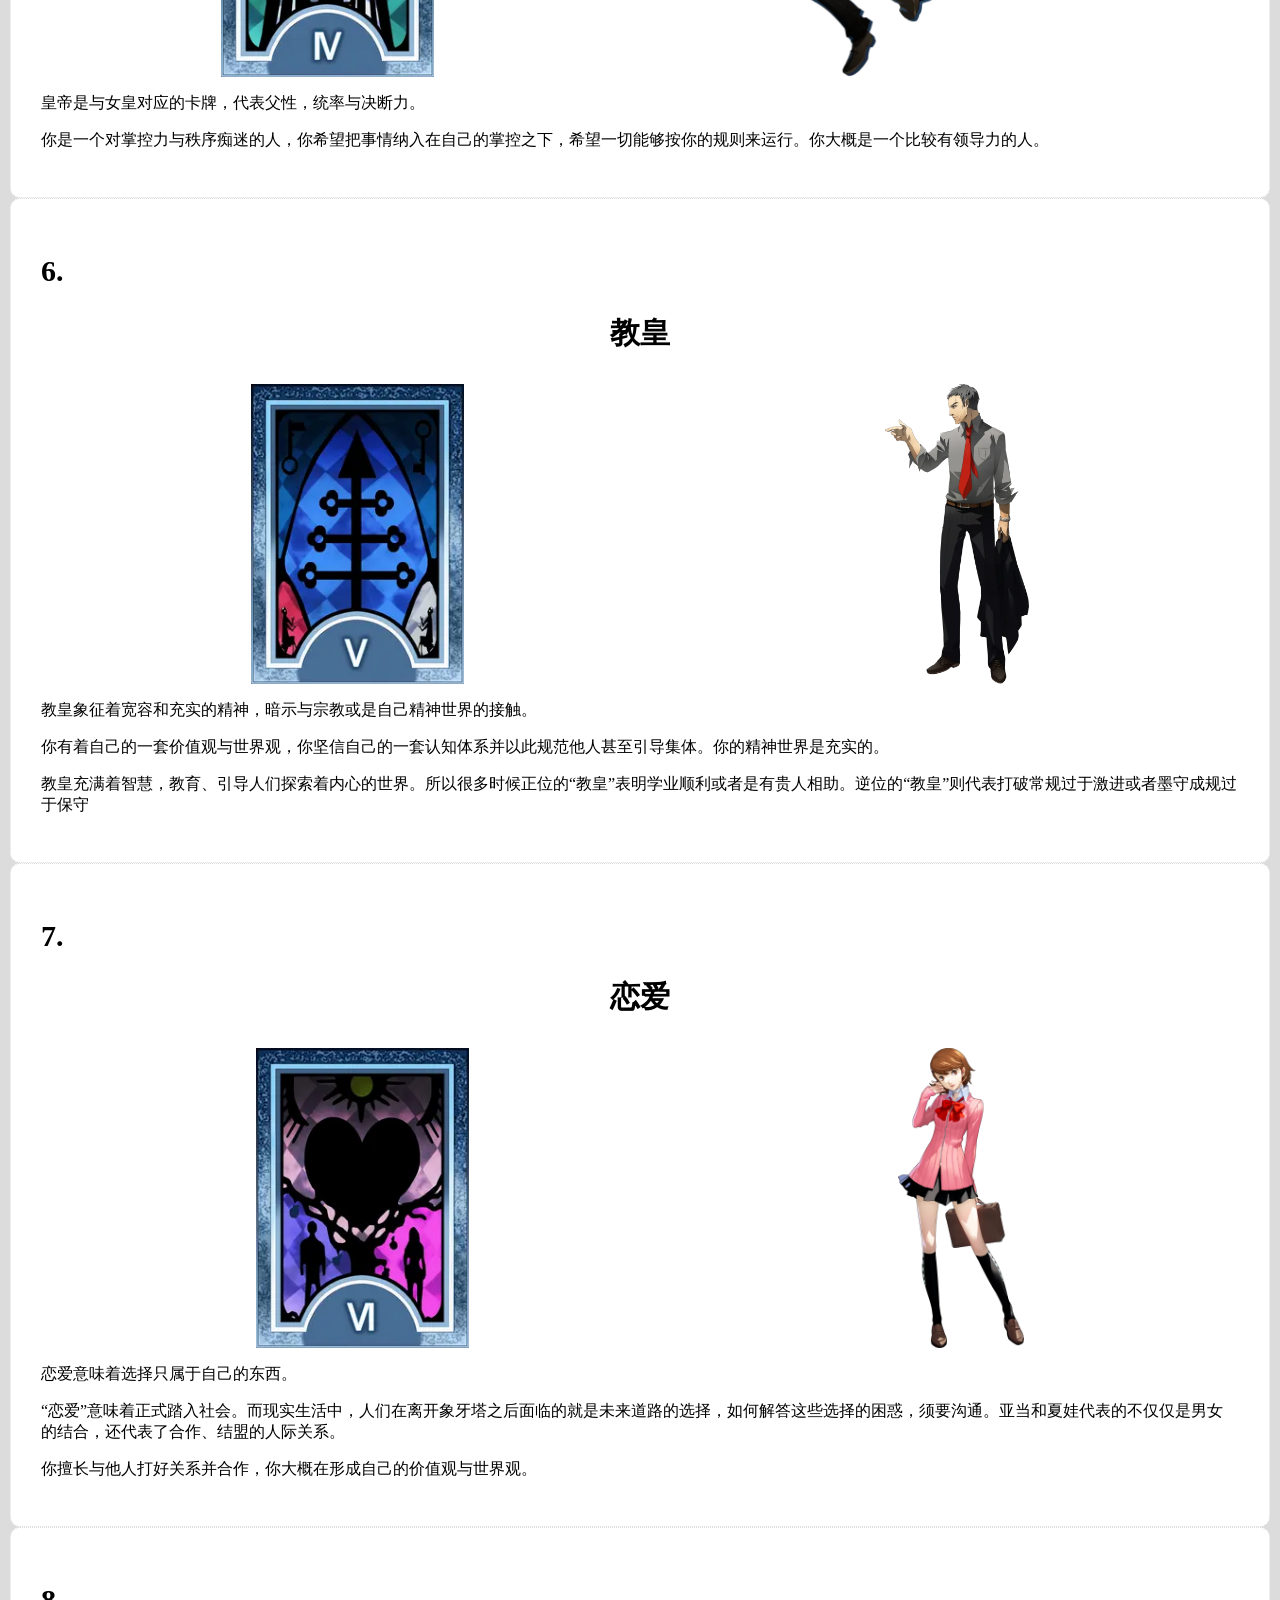
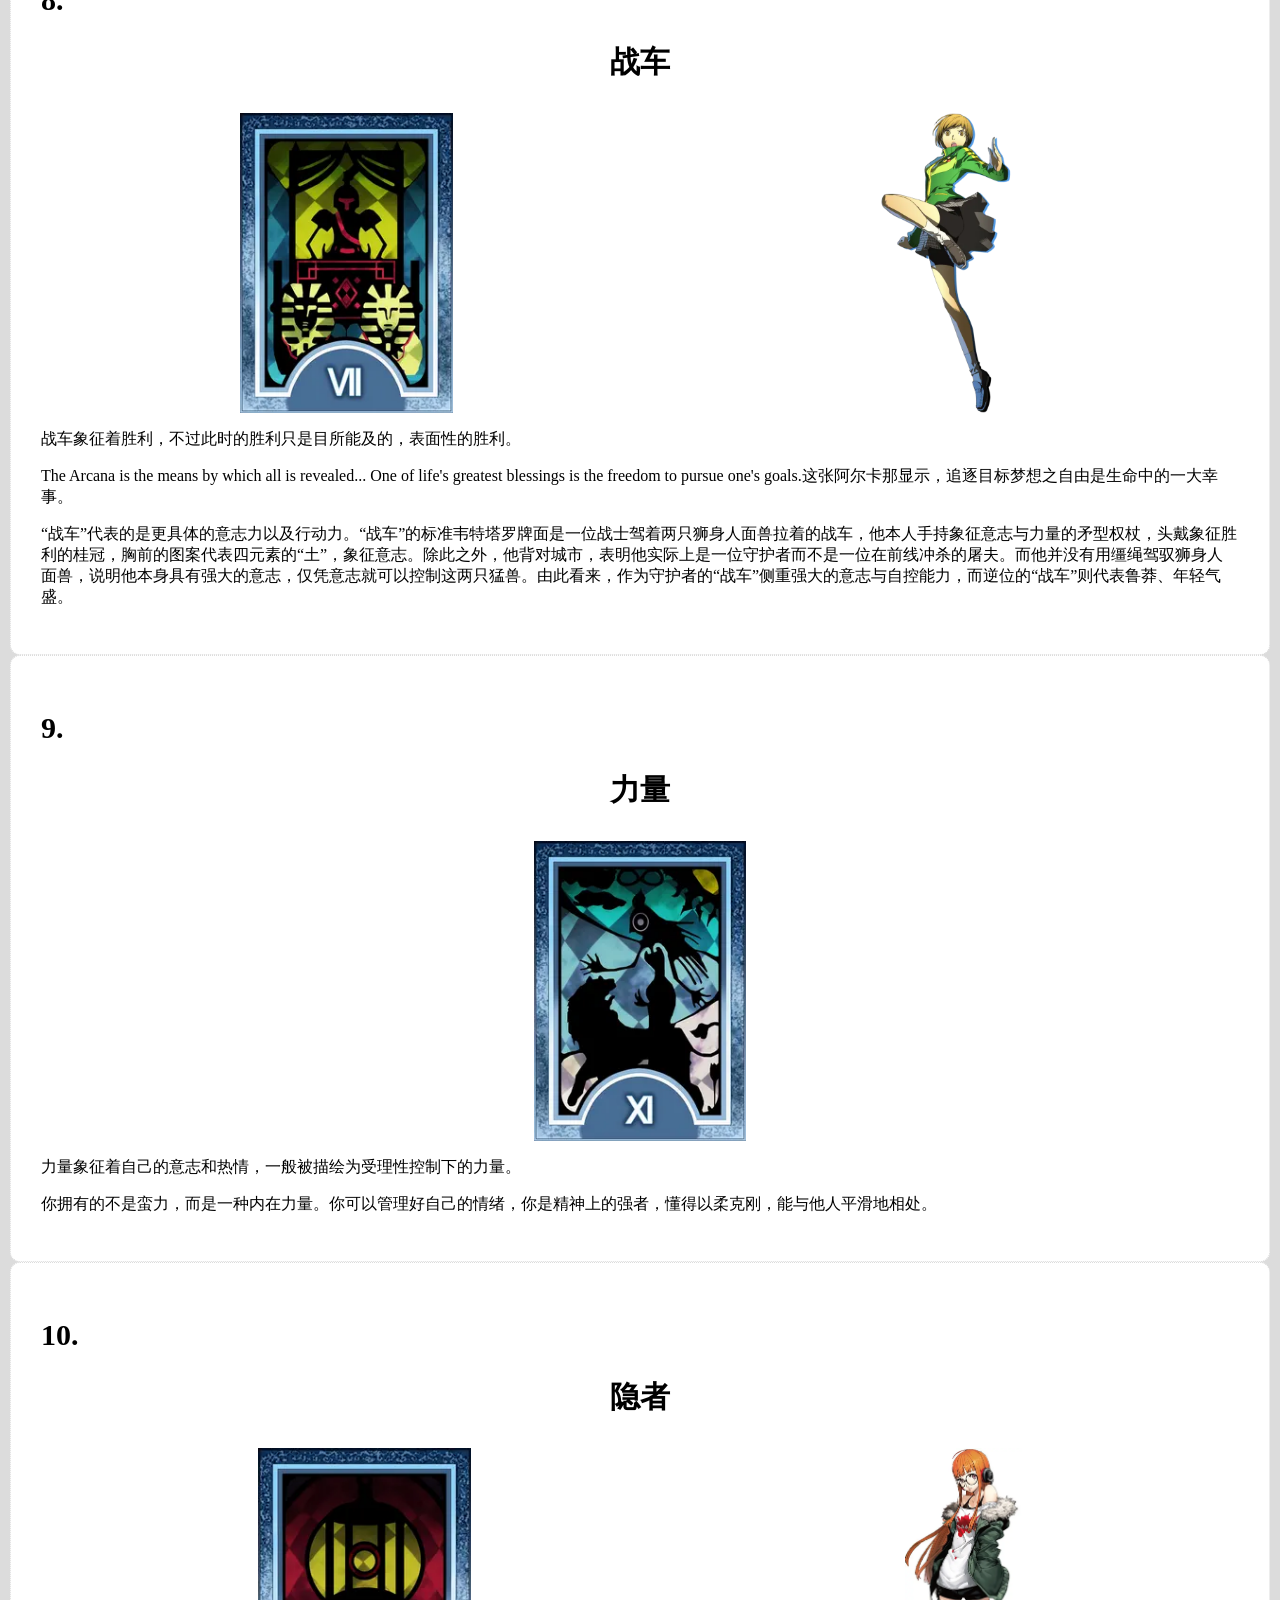
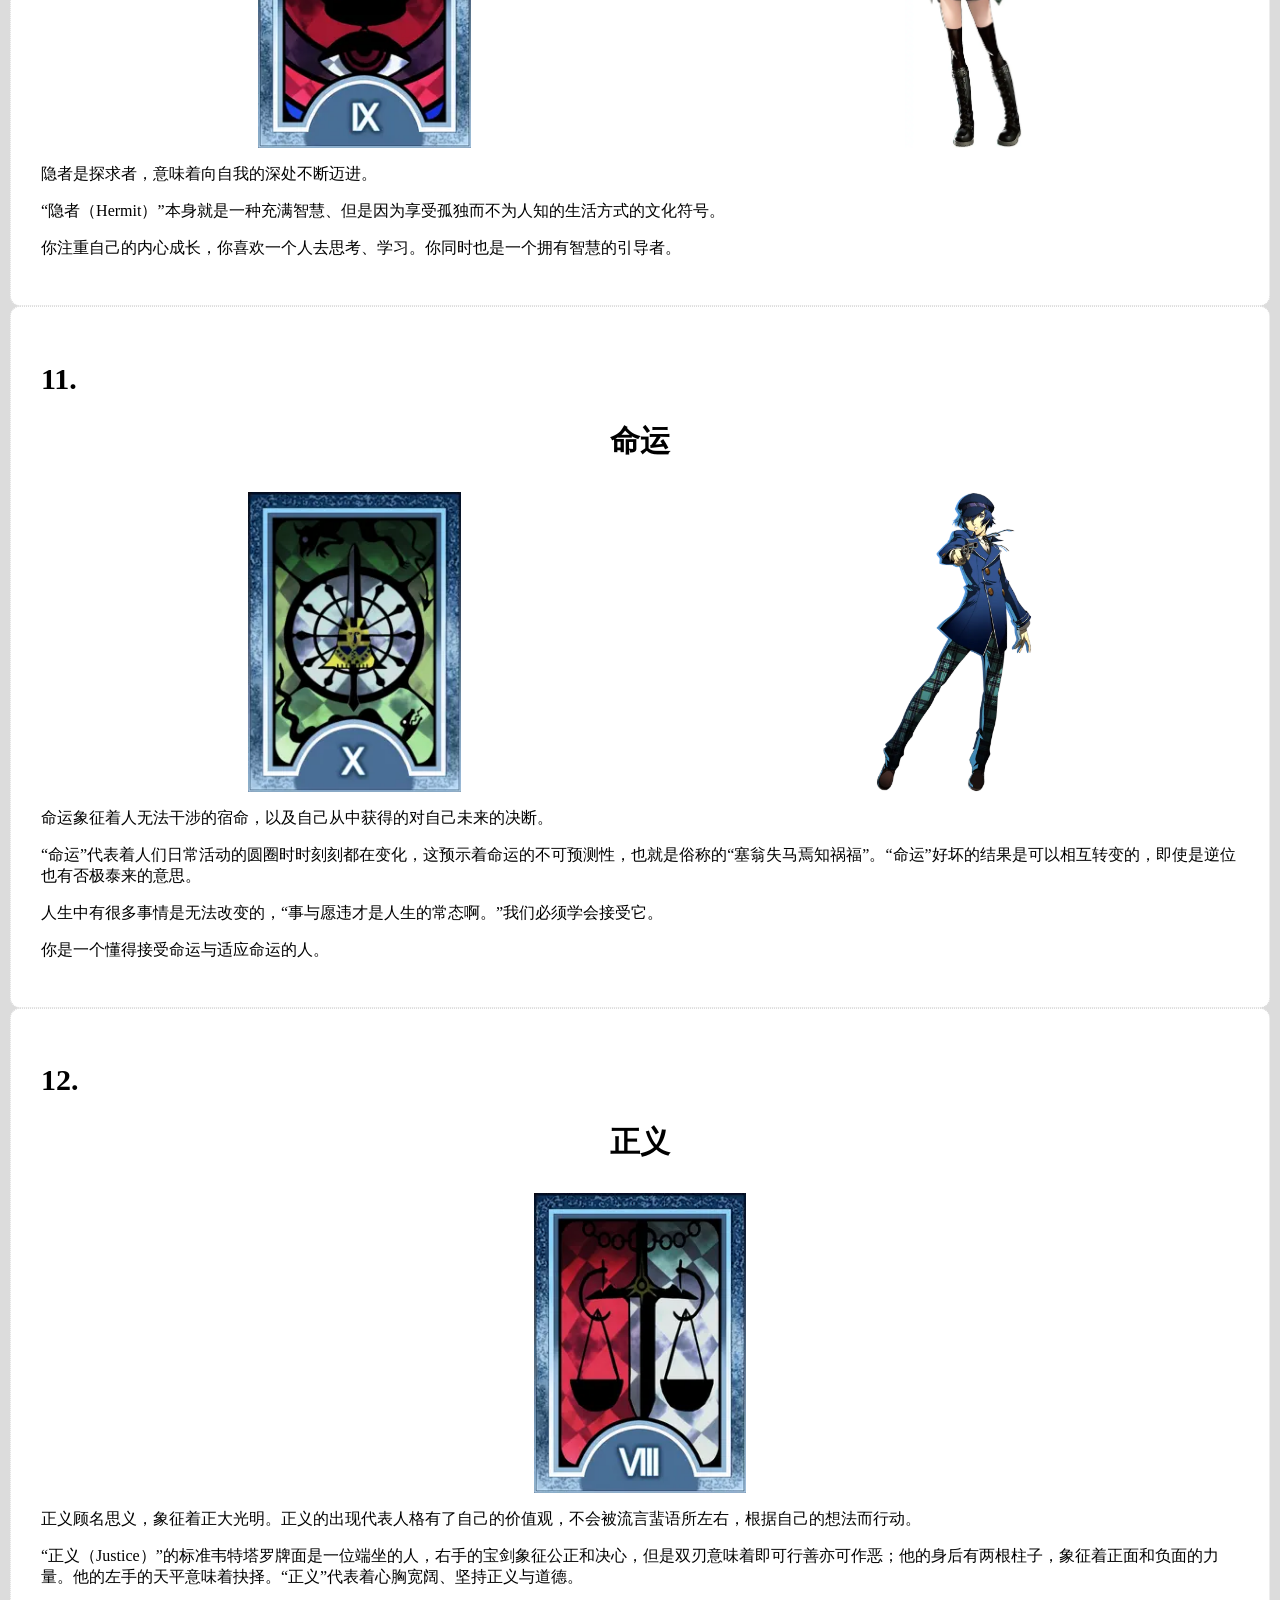
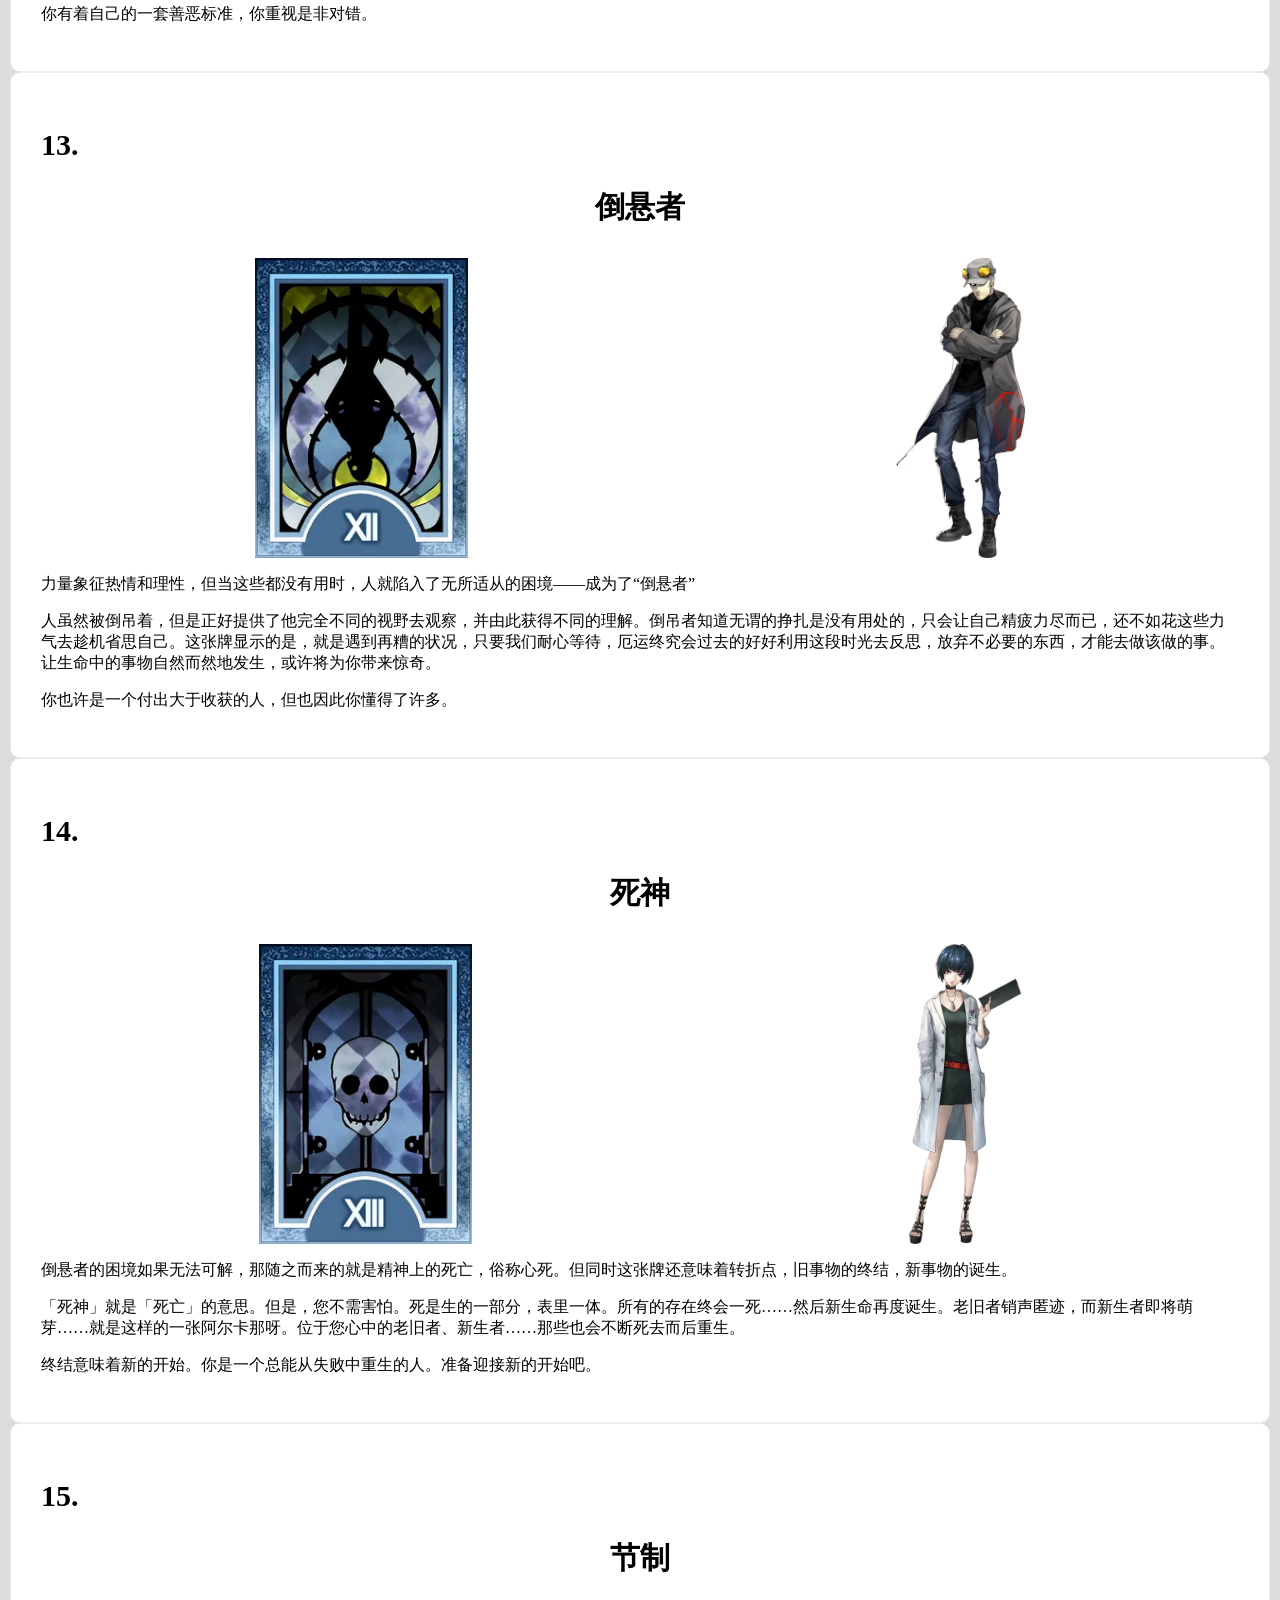
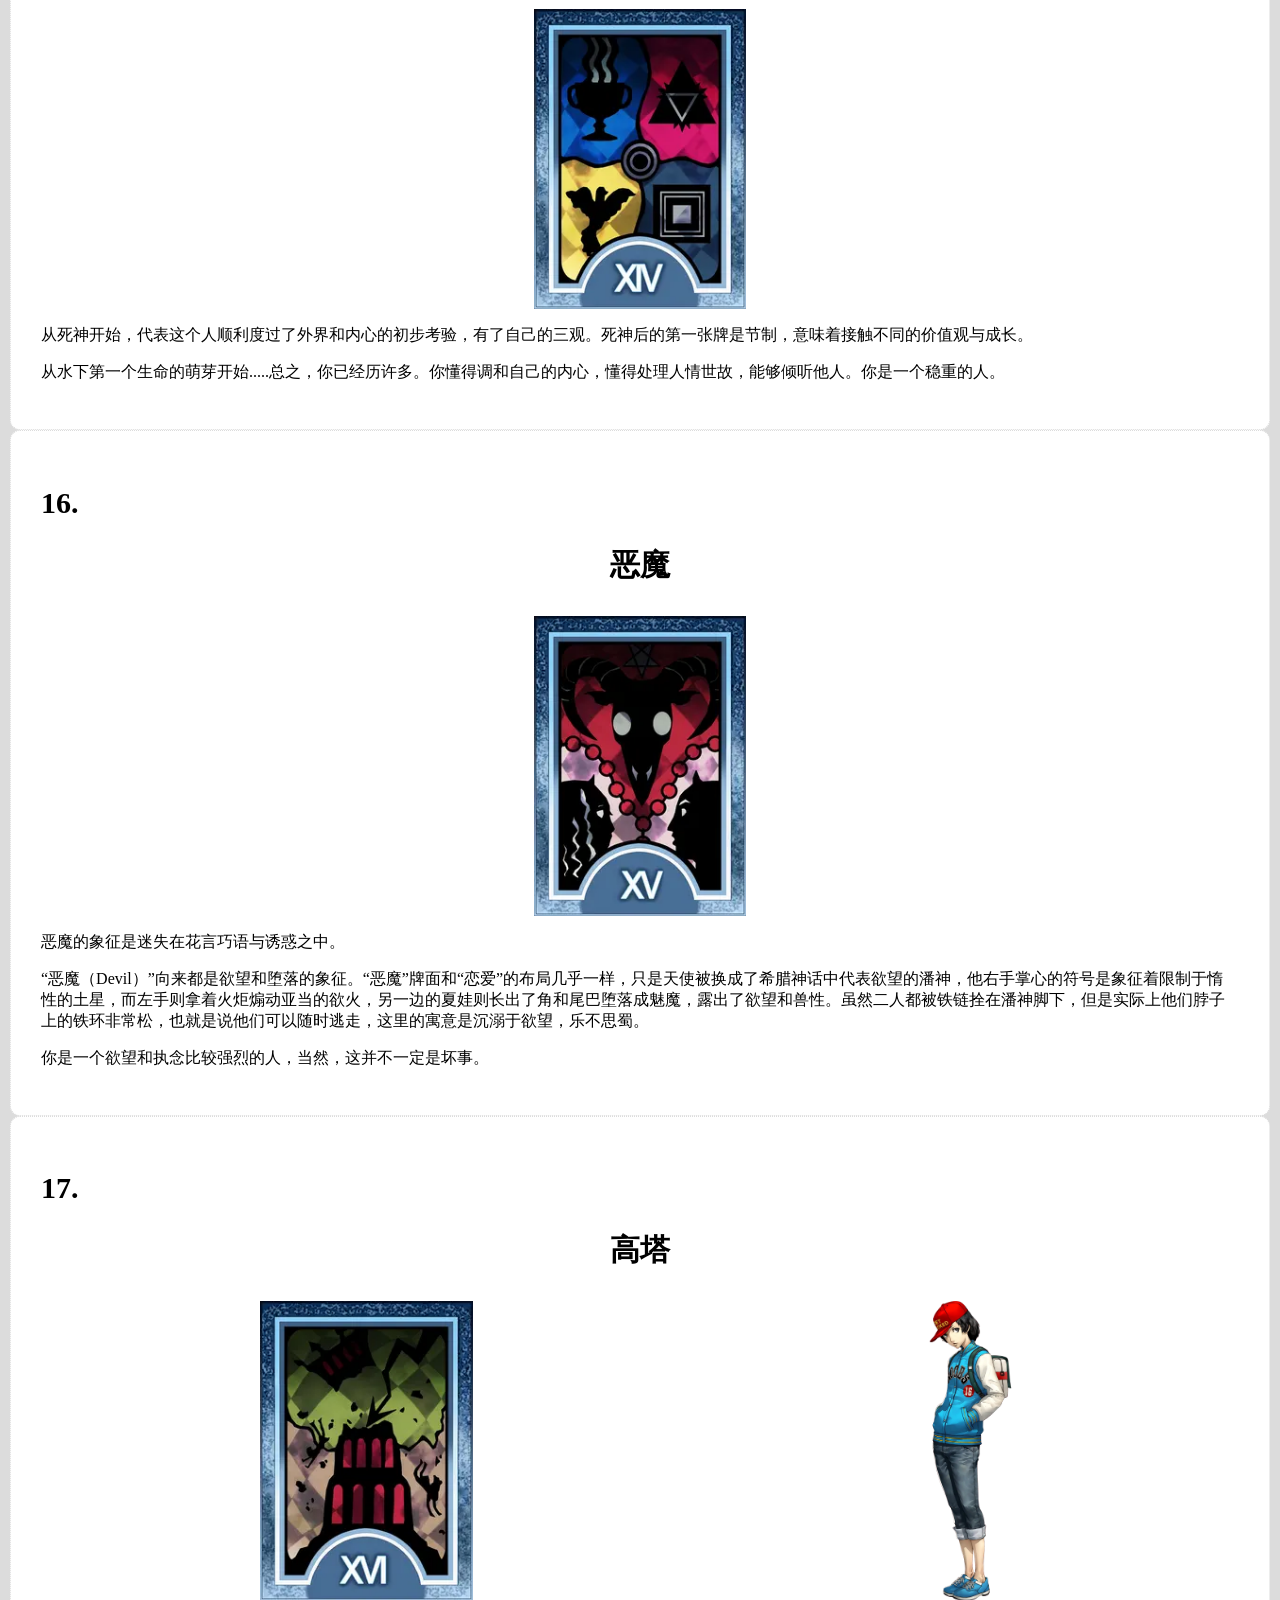
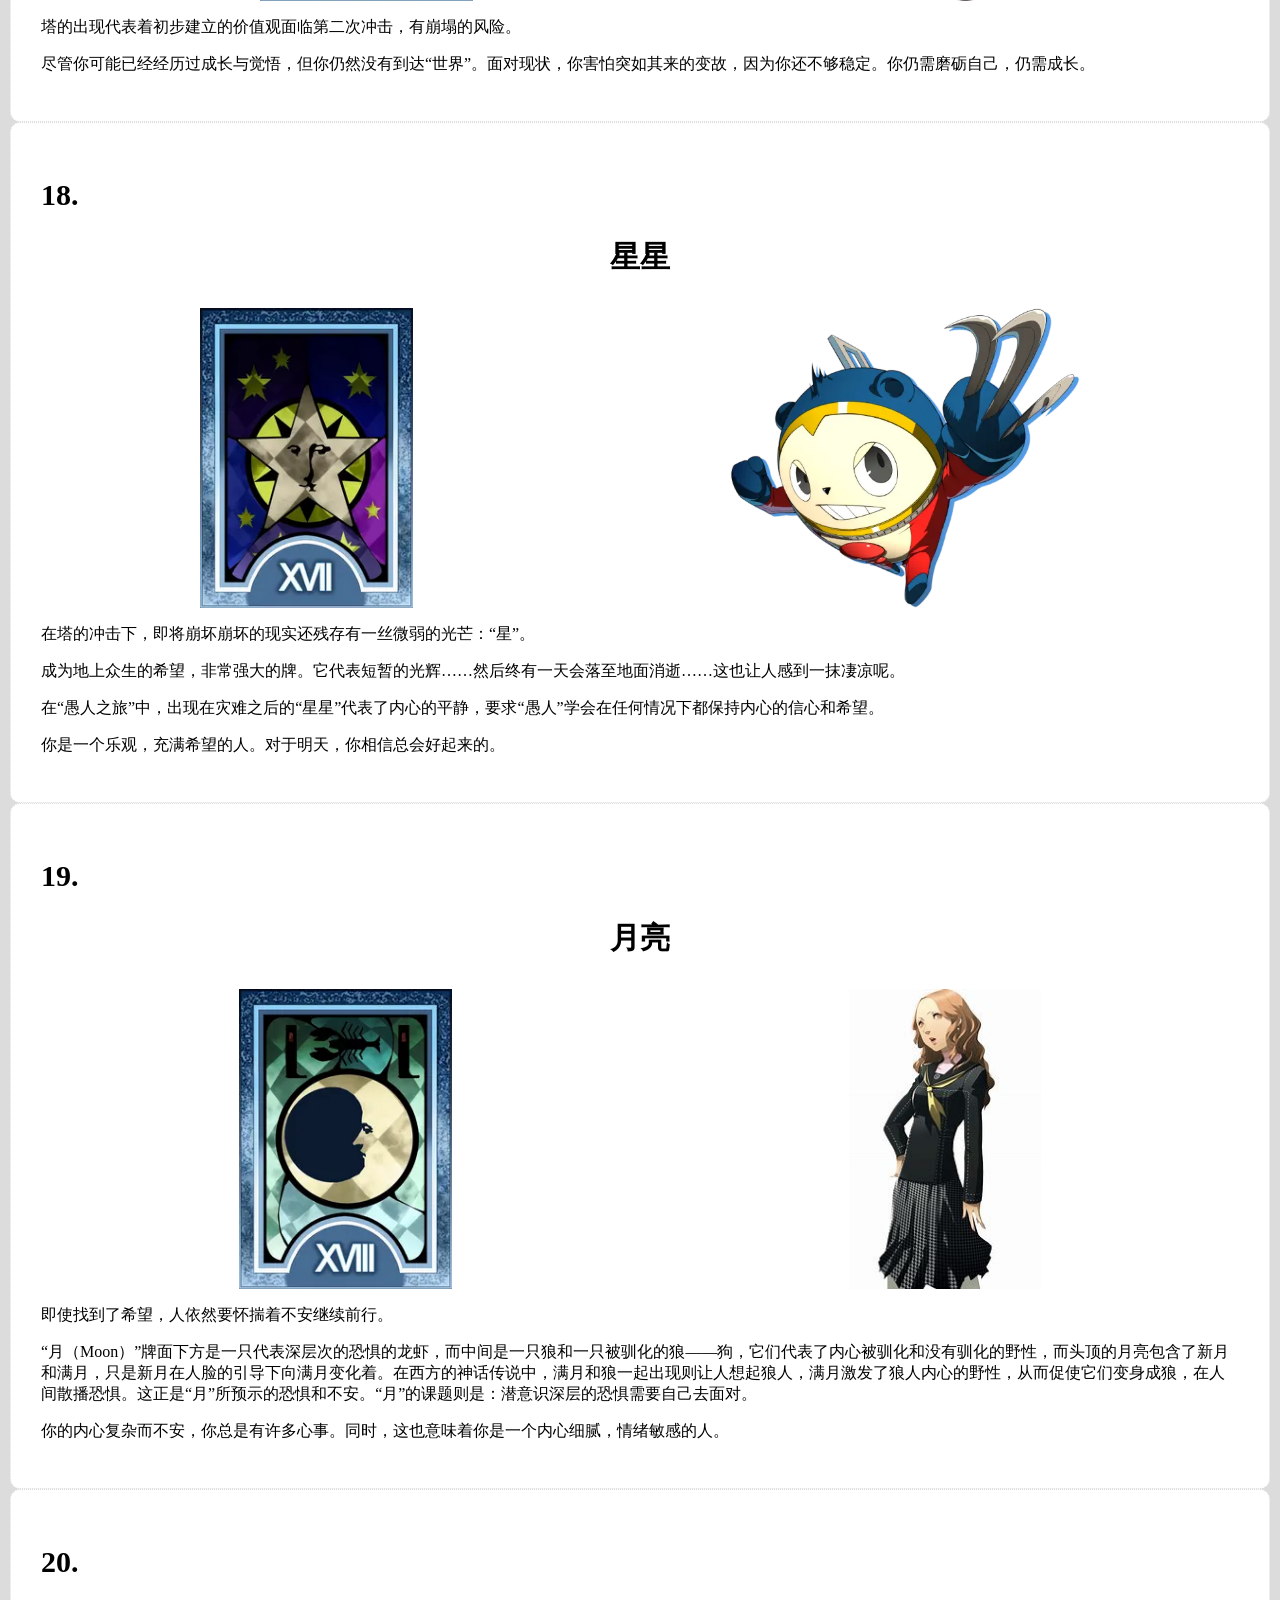
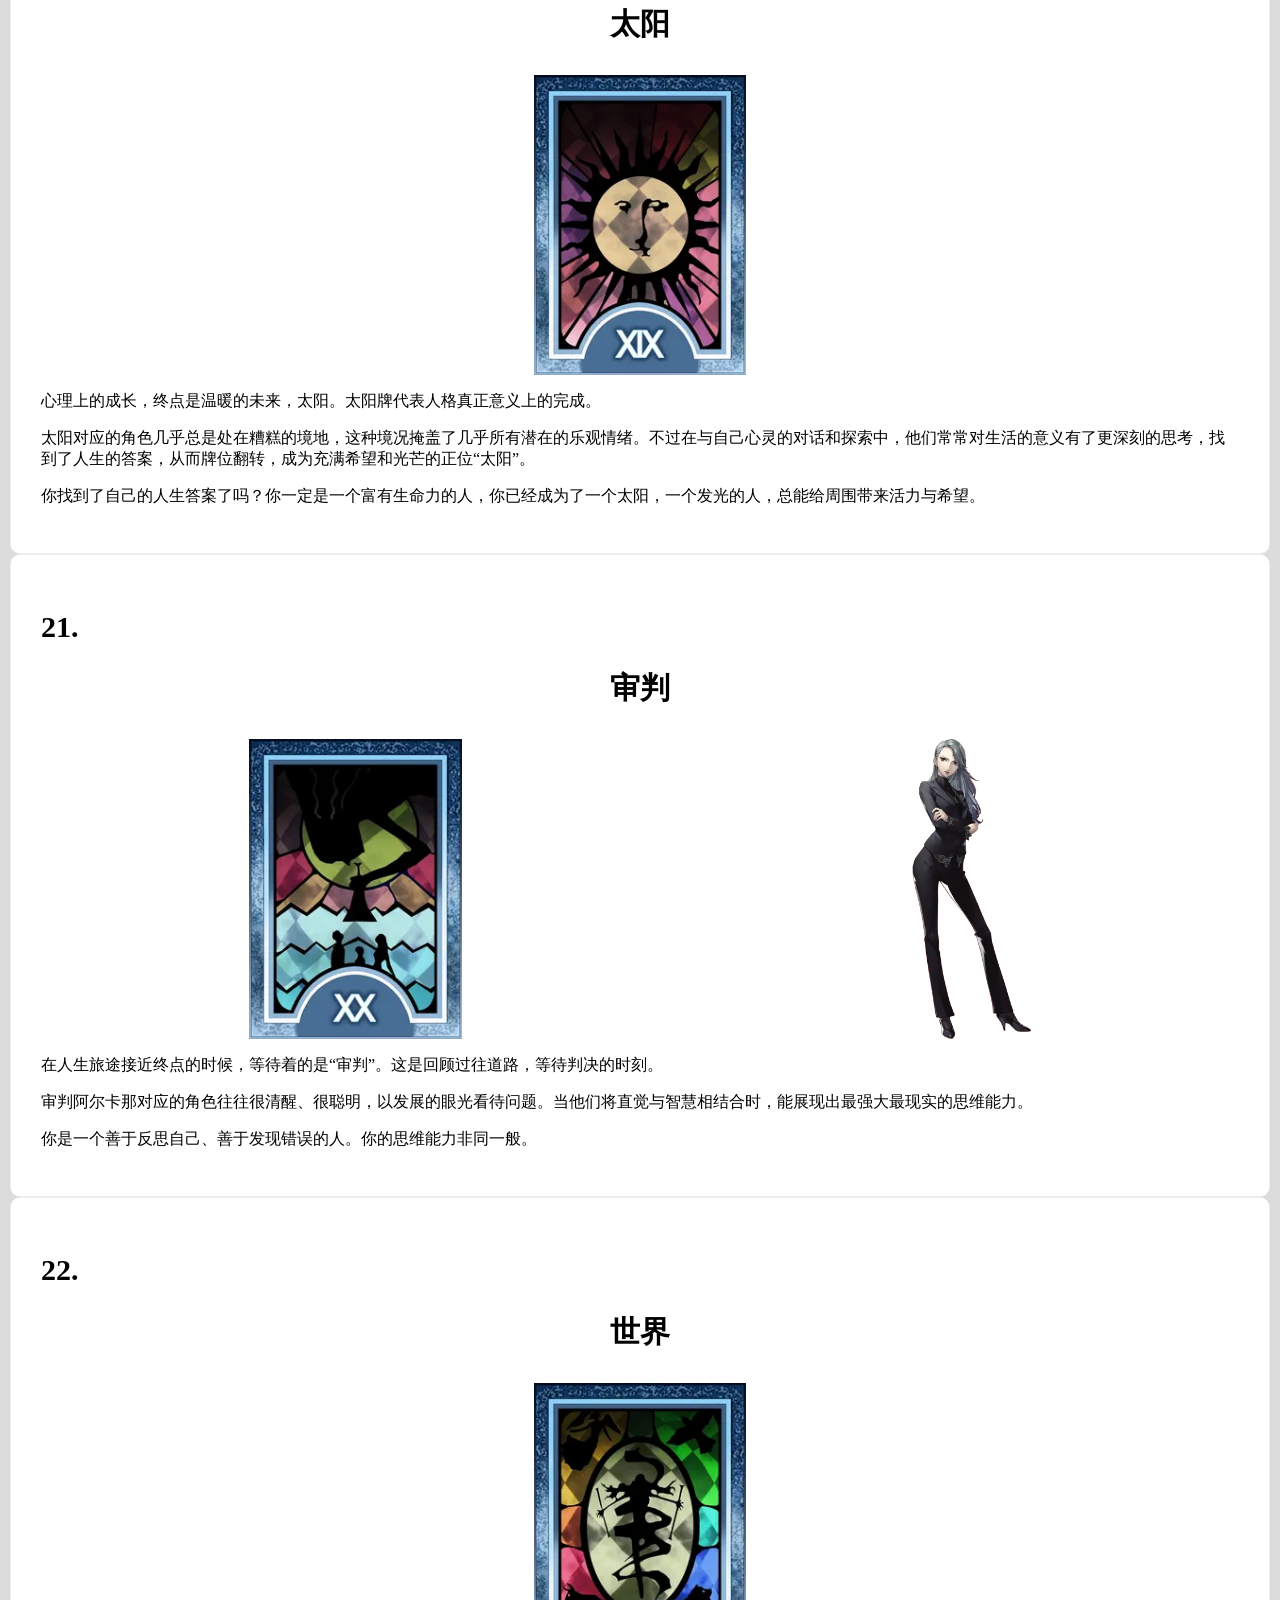
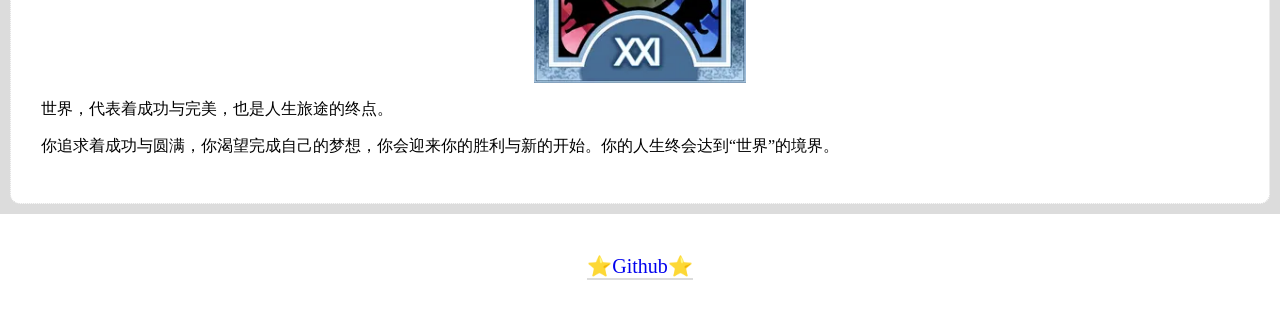
==== commit 0c07466a: "增加网页图标" ====
--- a/catalog.html
+++ b/catalog.html
@@ -5,6 +5,7 @@
     <meta name="viewport" content="width=device-width,initial-scale=1,user-scalable=no">
     <title>ATI-图鉴</title>
     <link rel="stylesheet" id="glo_theme" href="style.css">
+    <link rel="icon" href="favicon.png">
 </head>
 <header>
     <div class="info">
